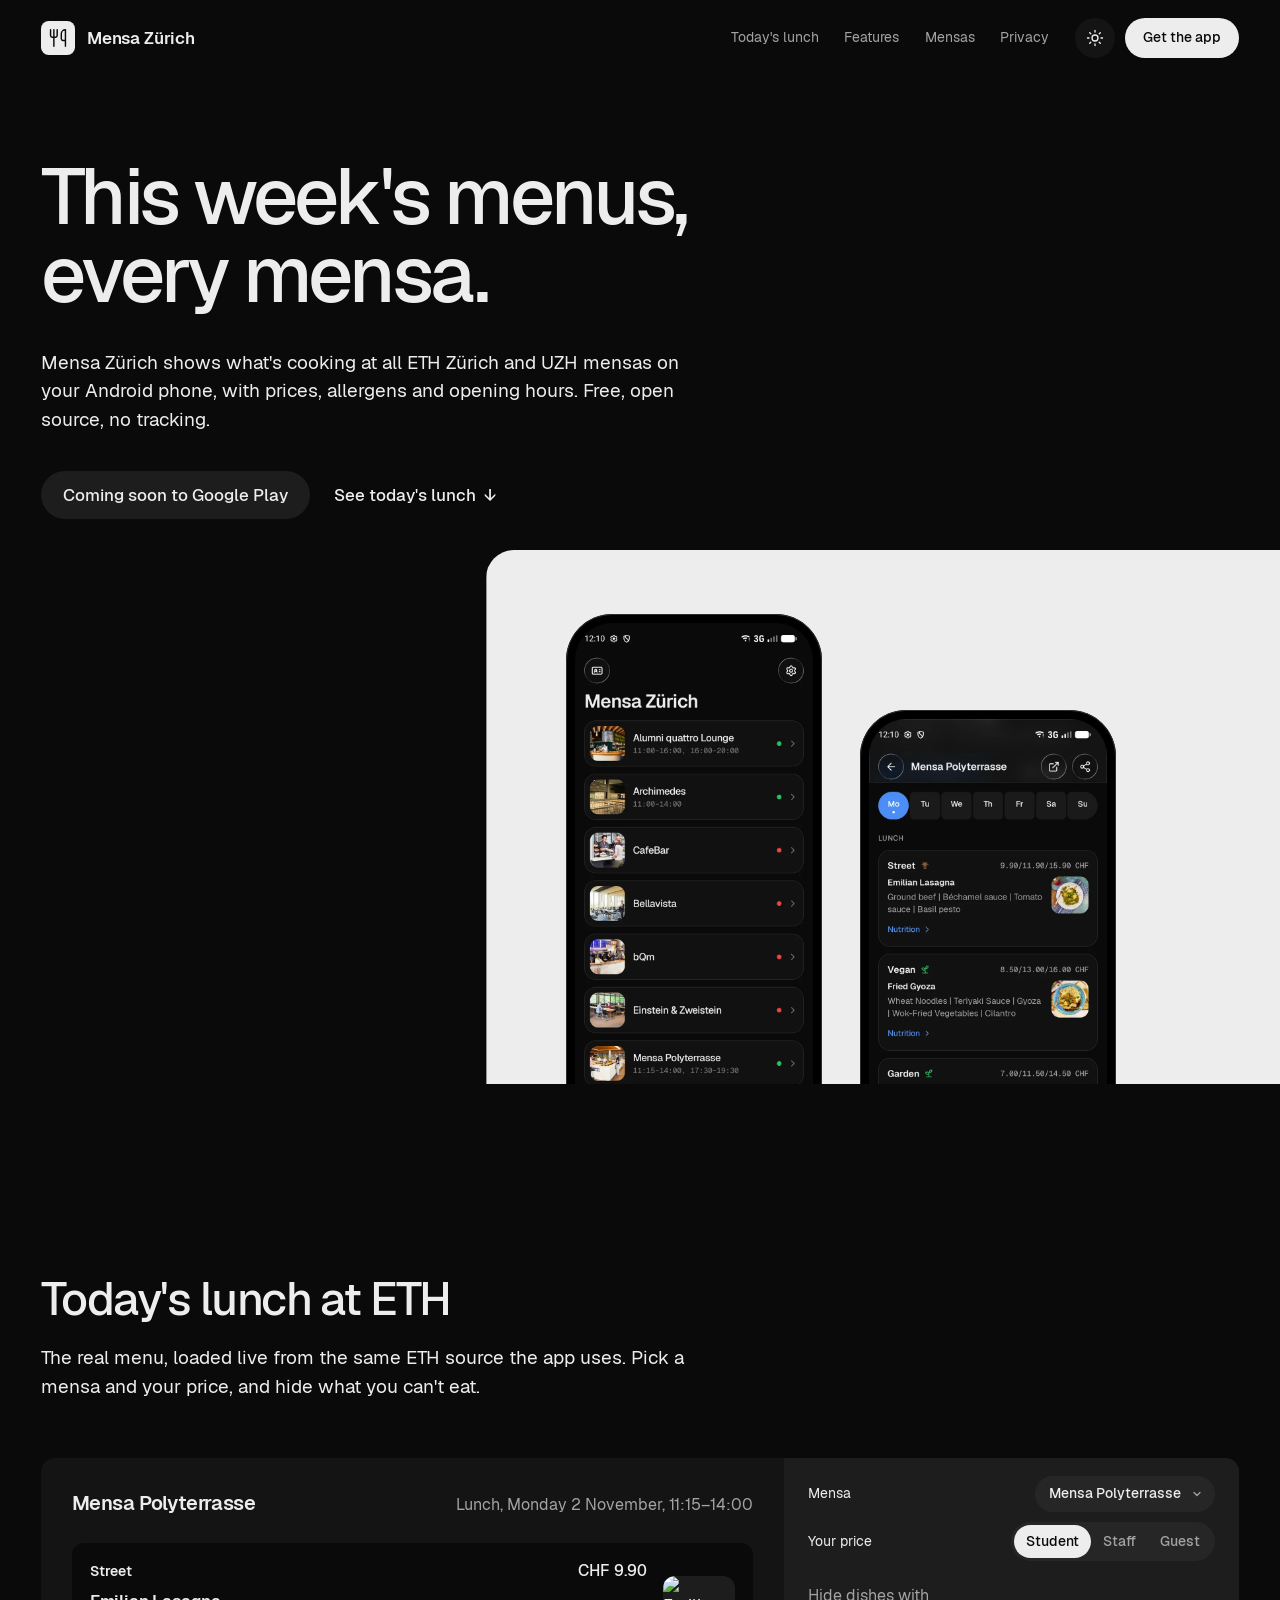
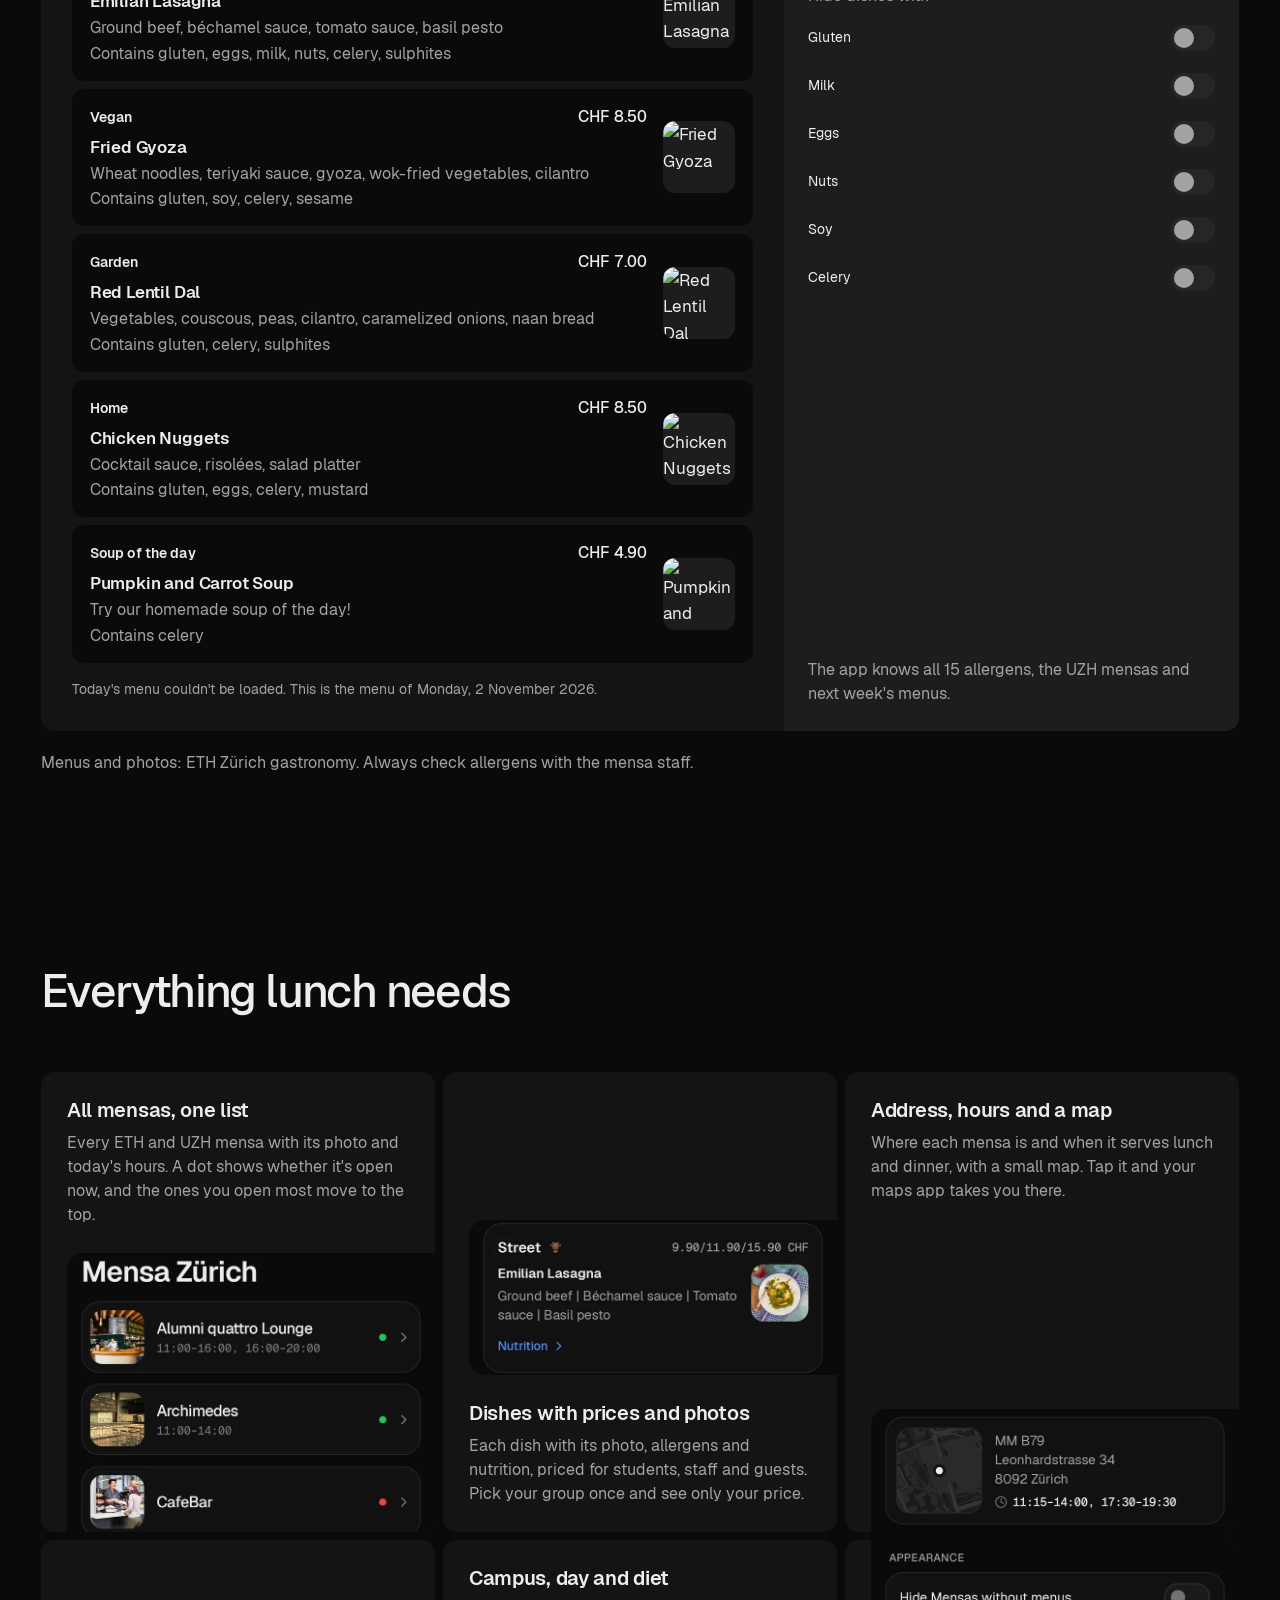
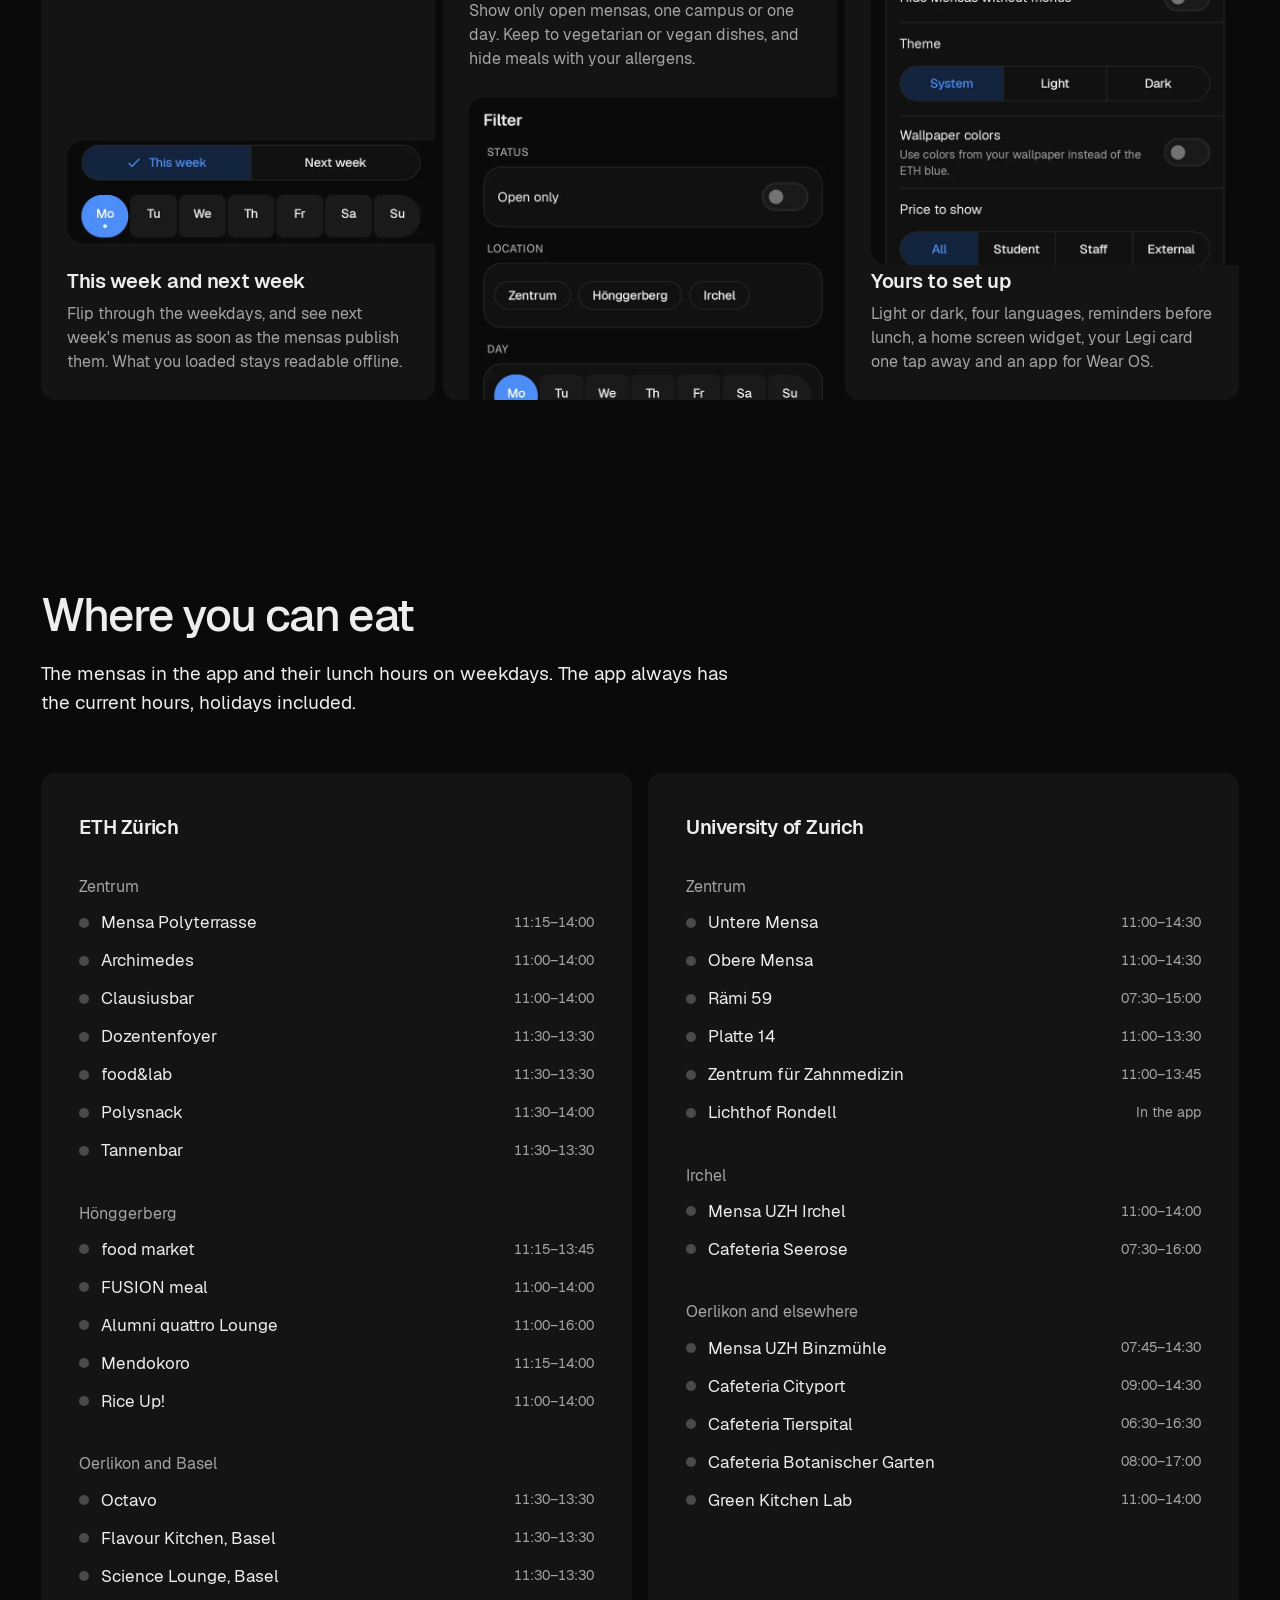
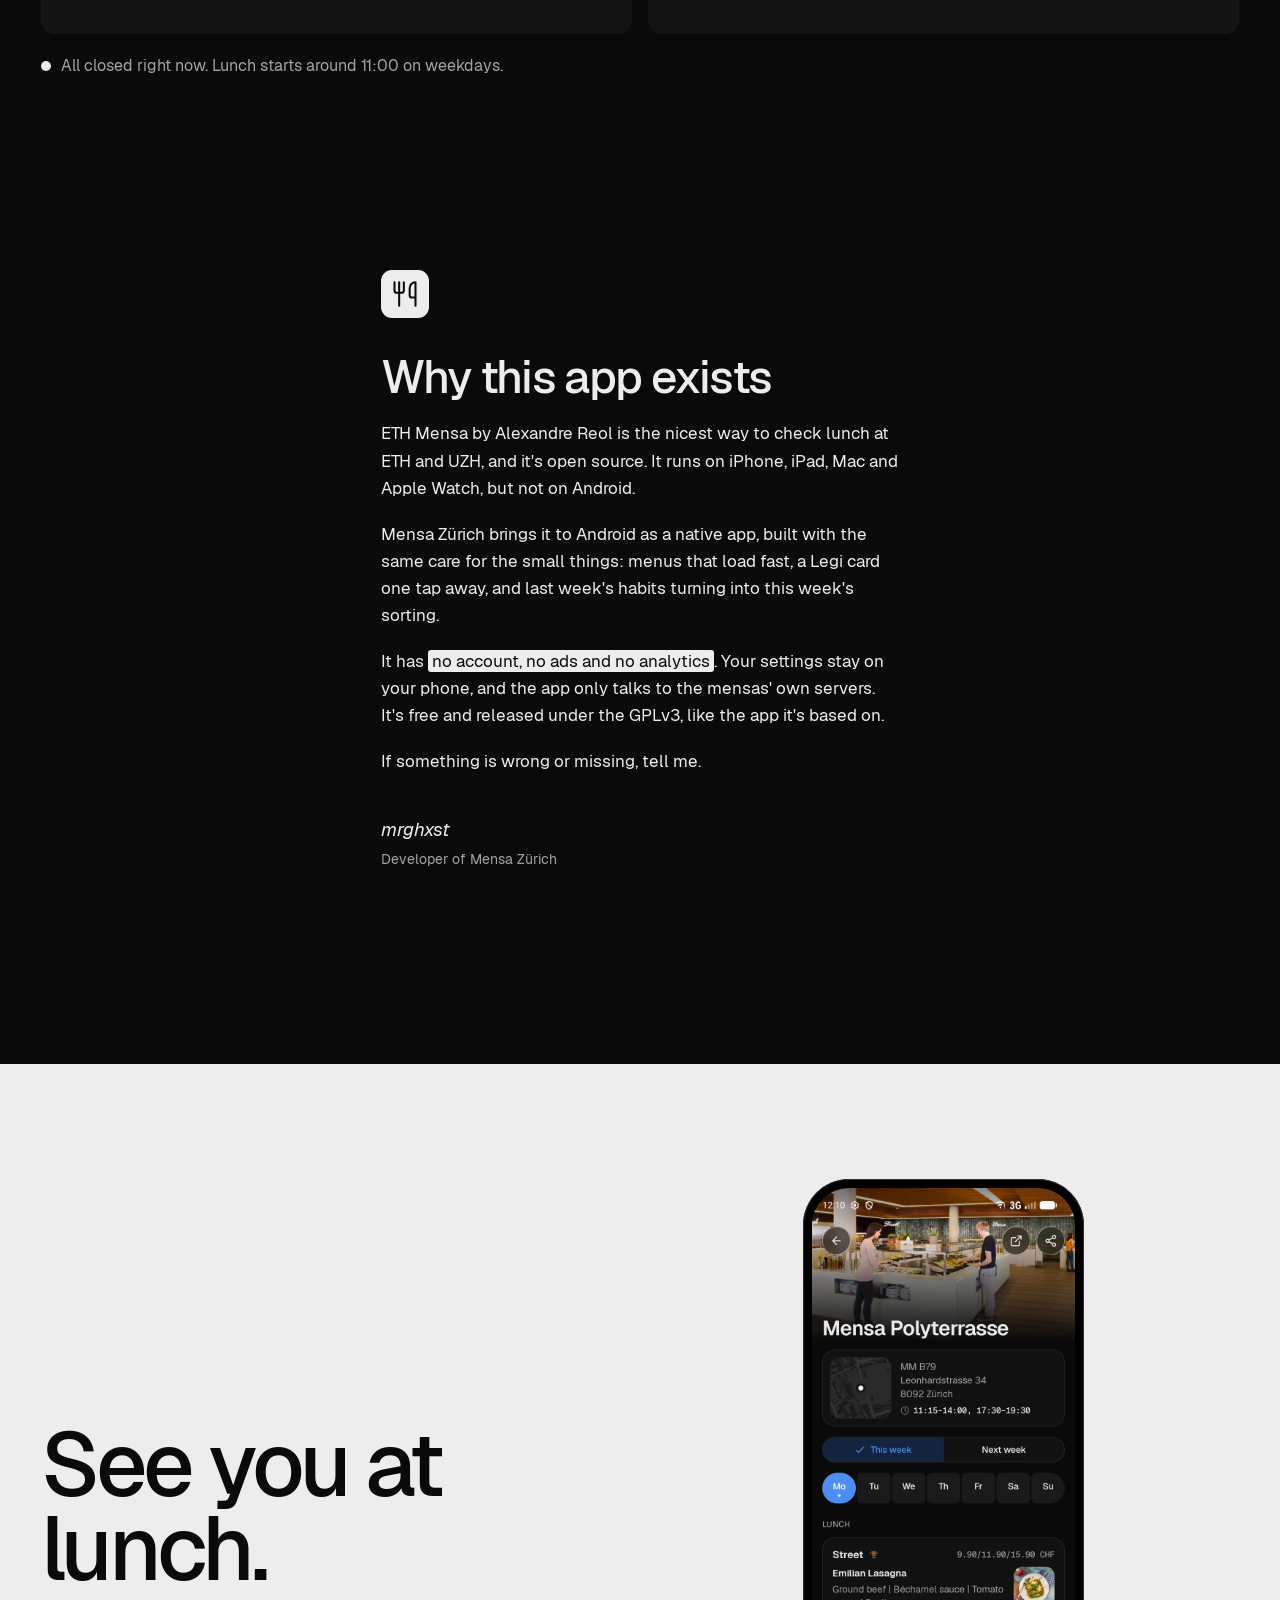
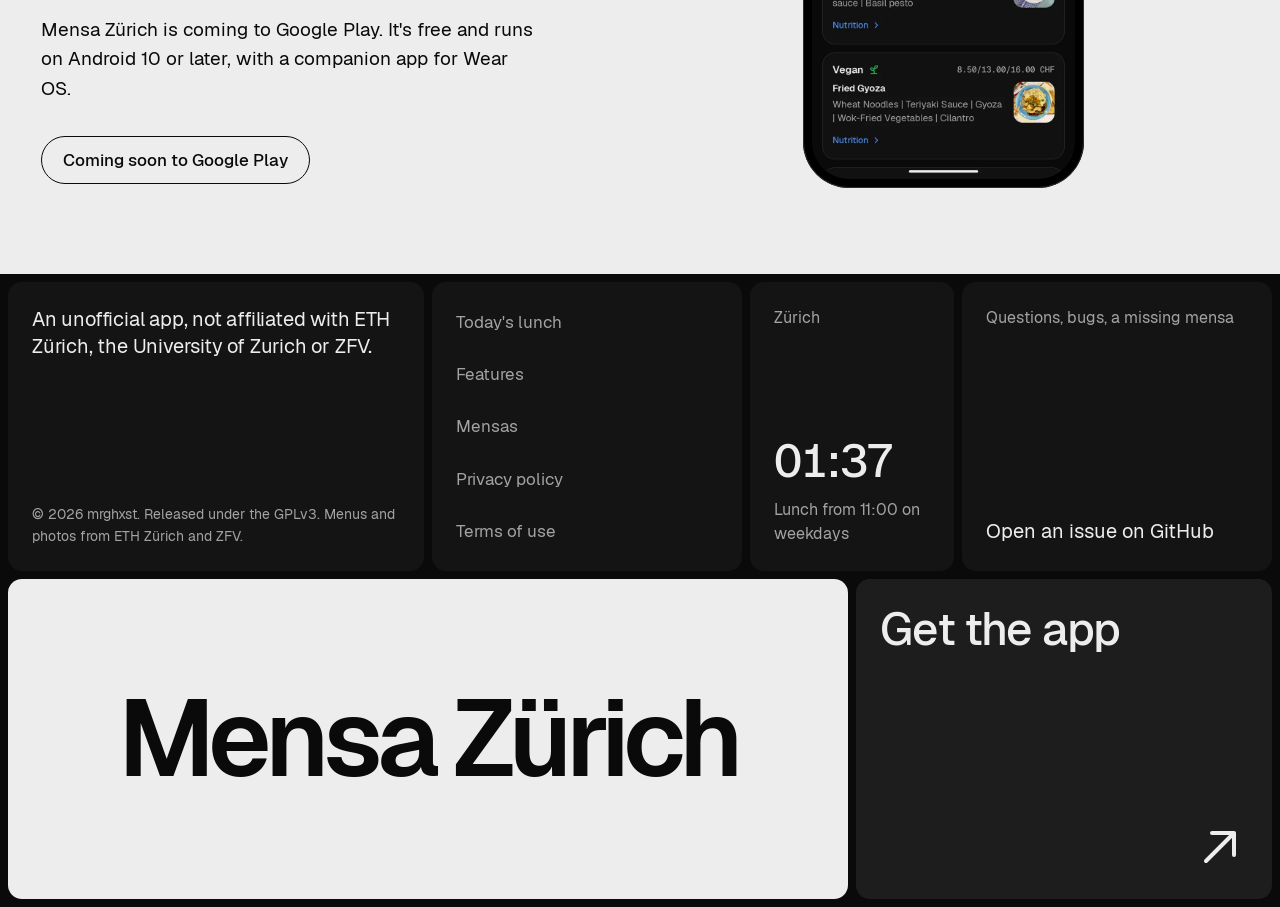
==== site/index.html @ f8c1325c "feat: website with privacy policy and terms, linked from the app - site/: landing page with real scr" ====
<!doctype html>
<html lang="en">
<head>
<meta charset="utf-8">
<meta name="viewport" content="width=device-width, initial-scale=1, viewport-fit=cover">
<title>Mensa Zürich: ETH and UZH mensa menus for Android</title>
<meta name="description" content="This week's menus of every ETH Zürich and UZH mensa on Android, with prices, allergens, opening hours and the Legi card. Free, open source, no tracking.">
<meta name="theme-color" content="#0a0a0a">
<meta property="og:title" content="Mensa Zürich">
<meta property="og:description" content="This week's menus of every ETH Zürich and UZH mensa on Android. Free, open source, no tracking.">
<meta property="og:type" content="website">
<meta property="og:url" content="https://mrghxst.github.io/mensa/">
<meta property="og:image" content="https://mrghxst.github.io/mensa/img/og.png">
<meta name="twitter:card" content="summary_large_image">
<link rel="canonical" href="https://mrghxst.github.io/mensa/">
<link rel="icon" href="icon.svg" type="image/svg+xml">
<link rel="preload" href="fonts/geist-medium.woff2" as="font" type="font/woff2" crossorigin>
<link rel="preload" href="fonts/geist-regular.woff2" as="font" type="font/woff2" crossorigin>
<script>
  // Dark unless the visitor picked light before. Runs before paint so nothing flashes.
  try { if (localStorage.getItem("theme") === "light") document.documentElement.dataset.theme = "light"; } catch (e) {}
  document.documentElement.classList.add("js");
</script>
<link rel="stylesheet" href="assets/site.css">
</head>
<body>
<a class="skip" href="#main">Skip to content</a>

<header class="nav">
  <a class="wordmark" href="./" aria-label="Mensa Zürich, home">
    <svg class="mark" viewBox="0 0 48 48" aria-hidden="true"><rect width="48" height="48" rx="11"/><g transform="translate(10 10) scale(1.1667)" fill="none" stroke-width="1.75" stroke-linecap="round" stroke-linejoin="round"><path d="M3,2v7c0,1.1 0.9,2 2,2h4a2,2 0 0,0 2,-2V2"/><path d="M7,2v20"/><path d="M21,15V2a5,5 0 0,0 -5,5v6c0,1.1 0.9,2 2,2h3Zm0,0v7"/></g></svg>
    Mensa Zürich
  </a>
  <nav class="nav-links" aria-label="Main">
    <a href="#today">Today's lunch</a>
    <a href="#features" class="opt">Features</a>
    <a href="#mensas" class="opt">Mensas</a>
    <a href="privacy/">Privacy</a>
    <div class="nav-end">
      <button class="theme-toggle" type="button" aria-label="Switch to light mode" data-theme-toggle>
        <svg class="sun" viewBox="0 0 24 24" aria-hidden="true"><circle cx="12" cy="12" r="4"/><path d="M12 2v2M12 20v2M4.93 4.93l1.41 1.41M17.66 17.66l1.41 1.41M2 12h2M20 12h2M6.34 17.66l-1.41 1.41M19.07 4.93l-1.41 1.41"/></svg>
        <svg class="moon" viewBox="0 0 24 24" aria-hidden="true"><path d="M12 3a6 6 0 0 0 9 9 9 9 0 1 1-9-9Z"/></svg>
      </button>
      <a class="btn small" href="#get">Get the app</a>
    </div>
  </nav>
</header>

<main id="main">

  <section class="hero" aria-labelledby="hero-title">
    <div class="hero-copy">
      <h1 id="hero-title">This week's menus, every mensa.</h1>
      <p class="hero-lead">Mensa Zürich shows what's cooking at all ETH Zürich and UZH mensas on your Android phone, with prices, allergens and opening hours. Free, open source, no tracking.</p>
      <div class="hero-actions">
        <!-- Replace with <a class="btn" href="PLAY STORE URL"> once the listing is live. -->
        <span class="btn" role="link" aria-disabled="true">Coming soon to Google Play</span>
        <a class="link-arrow" href="#today">See today's lunch <span aria-hidden="true">↓</span></a>
      </div>
    </div>
    <div class="stage" aria-hidden="true">
      <div class="stage-phones">
        <div class="phone" data-ui><video data-tour src="img/tour-dark.mp4" poster="img/list-dark.webp" width="600" height="1346" autoplay muted loop playsinline preload="auto"></video></div>
        <div class="phone" data-ui><img data-shot="menu" src="img/menu-dark.webp" width="720" height="1616" alt="" fetchpriority="high"></div>
      </div>
    </div>
  </section>

  <section id="today" class="section" aria-labelledby="today-title">
    <div class="section-head reveal">
      <h2 id="today-title" data-today-title>Today's lunch at ETH</h2>
      <p>The real menu, loaded live from the same ETH source the app uses. Pick a mensa and your price, and hide what you can't eat.</p>
    </div>

    <div class="demo reveal">
      <div class="demo-menu" aria-live="polite">
        <div class="demo-head">
          <strong data-demo-mensa>Mensa Polyterrasse</strong>
          <span data-demo-when>Lunch, Monday 2 November, 11:15–14:00</span>
        </div>
        <ul class="meals" data-demo-list>
          <li class="meal" data-allergens="gluten,eggs,milk,nuts,celery,sulphites" data-prices="9.90,11.90,15.90">
            <div><div class="meal-top"><span class="meal-line">Street</span><span class="meal-price">CHF 9.90</span></div><p class="meal-name">Emilian Lasagna</p><p class="meal-desc">Ground beef, béchamel sauce, tomato sauce, basil pesto</p><p class="meal-desc">Contains gluten, eggs, milk, nuts, celery, sulphites</p></div>
            <img src="https://idapps.ethz.ch/cookpit-pub-services/v1/images/77912?client-id=ethz-wcms" width="72" height="72" alt="Emilian Lasagna" loading="lazy">
          </li>
          <li class="meal" data-allergens="gluten,soy,celery,sesame" data-prices="8.50,13.00,16.00">
            <div><div class="meal-top"><span class="meal-line">Vegan</span><span class="meal-price">CHF 8.50</span></div><p class="meal-name">Fried Gyoza</p><p class="meal-desc">Wheat noodles, teriyaki sauce, gyoza, wok-fried vegetables, cilantro</p><p class="meal-desc">Contains gluten, soy, celery, sesame</p></div>
            <img src="https://idapps.ethz.ch/cookpit-pub-services/v1/images/77913?client-id=ethz-wcms" width="72" height="72" alt="Fried Gyoza" loading="lazy">
          </li>
          <li class="meal" data-allergens="gluten,celery,sulphites" data-prices="7.00,11.50,14.50">
            <div><div class="meal-top"><span class="meal-line">Garden</span><span class="meal-price">CHF 7.00</span></div><p class="meal-name">Red Lentil Dal</p><p class="meal-desc">Vegetables, couscous, peas, cilantro, caramelized onions, naan bread</p><p class="meal-desc">Contains gluten, celery, sulphites</p></div>
            <img src="https://idapps.ethz.ch/cookpit-pub-services/v1/images/77914?client-id=ethz-wcms" width="72" height="72" alt="Red Lentil Dal" loading="lazy">
          </li>
          <li class="meal" data-allergens="gluten,eggs,celery,mustard" data-prices="8.50,12.50,15.50">
            <div><div class="meal-top"><span class="meal-line">Home</span><span class="meal-price">CHF 8.50</span></div><p class="meal-name">Chicken Nuggets</p><p class="meal-desc">Cocktail sauce, risolées, salad platter</p><p class="meal-desc">Contains gluten, eggs, celery, mustard</p></div>
            <img src="https://idapps.ethz.ch/cookpit-pub-services/v1/images/77915?client-id=ethz-wcms" width="72" height="72" alt="Chicken Nuggets" loading="lazy">
          </li>
          <li class="meal" data-allergens="celery" data-prices="4.90,4.90,5.40">
            <div><div class="meal-top"><span class="meal-line">Soup of the day</span><span class="meal-price">CHF 4.90</span></div><p class="meal-name">Pumpkin and Carrot Soup</p><p class="meal-desc">Try our homemade soup of the day!</p><p class="meal-desc">Contains celery</p></div>
            <img src="https://idapps.ethz.ch/cookpit-pub-services/v1/images/78198?client-id=ethz-wcms" width="72" height="72" alt="Pumpkin and Carrot Soup" loading="lazy">
          </li>
        </ul>
        <p class="meals-note" data-demo-note>Menu of Monday, 2 November 2026.</p>
      </div>

      <form class="demo-controls" data-demo-controls>
        <div class="row">
          <label for="c-mensa">Mensa</label>
          <select id="c-mensa" data-c-mensa>
            <option value="9" selected>Mensa Polyterrasse</option>
          </select>
        </div>
        <div class="row">
          <span id="c-price-label">Your price</span>
          <div class="seg" role="radiogroup" aria-labelledby="c-price-label">
            <label><input type="radio" name="tier" value="0" checked><span>Student</span></label>
            <label><input type="radio" name="tier" value="1"><span>Staff</span></label>
            <label><input type="radio" name="tier" value="2"><span>Guest</span></label>
          </div>
        </div>
        <fieldset>
          <legend>Hide dishes with</legend>
          <div class="row"><label for="a-gluten">Gluten</label><span class="switch"><input type="checkbox" id="a-gluten" value="gluten"><span></span></span></div>
          <div class="row"><label for="a-milk">Milk</label><span class="switch"><input type="checkbox" id="a-milk" value="milk"><span></span></span></div>
          <div class="row opt-row"><label for="a-eggs">Eggs</label><span class="switch"><input type="checkbox" id="a-eggs" value="eggs"><span></span></span></div>
          <div class="row opt-row"><label for="a-nuts">Nuts</label><span class="switch"><input type="checkbox" id="a-nuts" value="nuts"><span></span></span></div>
          <div class="row opt-row"><label for="a-soy">Soy</label><span class="switch"><input type="checkbox" id="a-soy" value="soy"><span></span></span></div>
          <div class="row opt-row"><label for="a-celery">Celery</label><span class="switch"><input type="checkbox" id="a-celery" value="celery"><span></span></span></div>
        </fieldset>
        <button class="more-toggle" type="button" data-more>More allergens</button>
        <p class="demo-foot">The app knows all 15 allergens, the UZH mensas and next week's menus.</p>
      </form>
    </div>
    <p class="demo-after">Menus and photos: ETH Zürich gastronomy. Always check allergens with the mensa staff.</p>
  </section>

  <section id="features" class="section" aria-labelledby="features-title">
    <div class="section-head reveal">
      <h2 id="features-title">Everything lunch needs</h2>
    </div>
    <div class="cells reveal">
      <article class="cell">
        <div class="cell-text"><h3>All mensas, one list</h3><p>Every ETH and UZH mensa with its photo and today's hours. A dot shows whether it's open now, and the ones you open most move to the top.</p></div>
        <div class="frag tall"><img data-shot="rows" src="img/rows-dark.webp" width="760" height="887" alt="The list of mensas with opening hours" loading="lazy"></div>
      </article>
      <article class="cell frag-first">
        <div class="frag short"><img data-shot="meal" src="img/meal-dark.webp" width="760" height="320" alt="A dish with its photo and three prices" loading="lazy"></div>
        <div class="cell-text"><h3>Dishes with prices and photos</h3><p>Each dish with its photo, allergens and nutrition, priced for students, staff and guests. Pick your group once and see only your price.</p></div>
      </article>
      <article class="cell">
        <div class="cell-text"><h3>Address, hours and a map</h3><p>Where each mensa is and when it serves lunch and dinner, with a small map. Tap it and your maps app takes you there.</p></div>
        <div class="frag short"><img data-shot="info" src="img/info-dark.webp" width="760" height="253" alt="Address, opening hours and a small map of Mensa Polyterrasse" loading="lazy"></div>
      </article>
      <article class="cell frag-first">
        <div class="frag short"><img data-shot="week" src="img/week-dark.webp" width="760" height="211" alt="This week and next week, with the weekdays" loading="lazy"></div>
        <div class="cell-text"><h3>This week and next week</h3><p>Flip through the weekdays, and see next week's menus as soon as the mensas publish them. What you loaded stays readable offline.</p></div>
      </article>
      <article class="cell">
        <div class="cell-text"><h3>Campus, day and diet</h3><p>Show only open mensas, one campus or one day. Keep to vegetarian or vegan dishes, and hide meals with your allergens.</p></div>
        <div class="frag tall"><img data-shot="filters" src="img/filters-dark.webp" width="760" height="1281" alt="Filters for status, location, day, diet and sorting" loading="lazy"></div>
      </article>
      <article class="cell frag-first">
        <div class="frag tall"><img data-shot="settings" src="img/settings-dark.webp" width="760" height="671" alt="Appearance settings with theme and price" loading="lazy"></div>
        <div class="cell-text"><h3>Yours to set up</h3><p>Light or dark, four languages, reminders before lunch, a home screen widget, your Legi card one tap away and an app for Wear OS.</p></div>
      </article>
    </div>
  </section>

  <section id="mensas" class="section" aria-labelledby="mensas-title">
    <div class="section-head reveal">
      <h2 id="mensas-title">Where you can eat</h2>
      <p>The mensas in the app and their lunch hours on weekdays. The app always has the current hours, holidays included.</p>
    </div>
    <div class="places reveal">
      <div class="places-col">
        <h3>ETH Zürich</h3>
        <div class="group"><p class="group-name">Zentrum</p><ul>
          <li class="place" data-eth="9"><span class="dot"></span><span class="place-name">Mensa Polyterrasse</span><span class="place-hours">11:15–14:00</span></li>
          <li class="place" data-eth="8"><span class="dot"></span><span class="place-name">Archimedes</span><span class="place-hours">11:00–14:00</span></li>
          <li class="place" data-eth="3"><span class="dot"></span><span class="place-name">Clausiusbar</span><span class="place-hours">11:00–14:00</span></li>
          <li class="place" data-eth="5"><span class="dot"></span><span class="place-name">Dozentenfoyer</span><span class="place-hours">11:30–13:30</span></li>
          <li class="place" data-eth="7"><span class="dot"></span><span class="place-name">food&amp;lab</span><span class="place-hours">11:30–13:30</span></li>
          <li class="place" data-eth="10"><span class="dot"></span><span class="place-name">Polysnack</span><span class="place-hours">11:30–14:00</span></li>
          <li class="place" data-eth="11"><span class="dot"></span><span class="place-name">Tannenbar</span><span class="place-hours">11:30–13:30</span></li>
        </ul></div>
        <div class="group"><p class="group-name">Hönggerberg</p><ul>
          <li class="place" data-eth="19"><span class="dot"></span><span class="place-name">food market</span><span class="place-hours">11:15–13:45</span></li>
          <li class="place" data-eth="20"><span class="dot"></span><span class="place-name">FUSION meal</span><span class="place-hours">11:00–14:00</span></li>
          <li class="place" data-eth="14"><span class="dot"></span><span class="place-name">Alumni quattro Lounge</span><span class="place-hours">11:00–16:00</span></li>
          <li class="place" data-eth="16"><span class="dot"></span><span class="place-name">Mendokoro</span><span class="place-hours">11:15–14:00</span></li>
          <li class="place" data-eth="22"><span class="dot"></span><span class="place-name">Rice Up!</span><span class="place-hours">11:00–14:00</span></li>
        </ul></div>
        <div class="group"><p class="group-name">Oerlikon and Basel</p><ul>
          <li class="place" data-eth="23"><span class="dot"></span><span class="place-name">Octavo</span><span class="place-hours">11:30–13:30</span></li>
          <li class="place" data-eth="28"><span class="dot"></span><span class="place-name">Flavour Kitchen, Basel</span><span class="place-hours">11:30–13:30</span></li>
          <li class="place" data-eth="27"><span class="dot"></span><span class="place-name">Science Lounge, Basel</span><span class="place-hours">11:30–13:30</span></li>
        </ul></div>
      </div>
      <div class="places-col">
        <h3>University of Zurich</h3>
        <div class="group"><p class="group-name">Zentrum</p><ul>
          <li class="place" data-hours="11:00-14:30"><span class="dot"></span><span class="place-name">Untere Mensa</span><span class="place-hours">11:00–14:30</span></li>
          <li class="place" data-hours="11:00-14:30"><span class="dot"></span><span class="place-name">Obere Mensa</span><span class="place-hours">11:00–14:30</span></li>
          <li class="place" data-hours="07:30-15:00"><span class="dot"></span><span class="place-name">Rämi 59</span><span class="place-hours">07:30–15:00</span></li>
          <li class="place" data-hours="11:00-13:30"><span class="dot"></span><span class="place-name">Platte 14</span><span class="place-hours">11:00–13:30</span></li>
          <li class="place" data-hours="11:00-13:45"><span class="dot"></span><span class="place-name">Zentrum für Zahnmedizin</span><span class="place-hours">11:00–13:45</span></li>
          <li class="place"><span class="dot"></span><span class="place-name">Lichthof Rondell</span><span class="place-hours">In the app</span></li>
        </ul></div>
        <div class="group"><p class="group-name">Irchel</p><ul>
          <li class="place" data-hours="11:00-14:00"><span class="dot"></span><span class="place-name">Mensa UZH Irchel</span><span class="place-hours">11:00–14:00</span></li>
          <li class="place" data-hours="07:30-16:00"><span class="dot"></span><span class="place-name">Cafeteria Seerose</span><span class="place-hours">07:30–16:00</span></li>
        </ul></div>
        <div class="group"><p class="group-name">Oerlikon and elsewhere</p><ul>
          <li class="place" data-hours="07:45-14:30"><span class="dot"></span><span class="place-name">Mensa UZH Binzmühle</span><span class="place-hours">07:45–14:30</span></li>
          <li class="place" data-hours="09:00-14:30"><span class="dot"></span><span class="place-name">Cafeteria Cityport</span><span class="place-hours">09:00–14:30</span></li>
          <li class="place" data-hours="06:30-16:30"><span class="dot"></span><span class="place-name">Cafeteria Tierspital</span><span class="place-hours">06:30–16:30</span></li>
          <li class="place" data-hours="08:00-17:00"><span class="dot"></span><span class="place-name">Cafeteria Botanischer Garten</span><span class="place-hours">08:00–17:00</span></li>
          <li class="place" data-hours="11:00-14:00"><span class="dot"></span><span class="place-name">Green Kitchen Lab</span><span class="place-hours">11:00–14:00</span></li>
        </ul></div>
      </div>
    </div>
    <p class="places-legend"><span class="dot" aria-hidden="true"></span> <span data-open-count>Open right now in Zürich</span></p>
  </section>

  <section class="letter reveal" aria-labelledby="letter-title">
    <svg class="mark" viewBox="0 0 48 48" aria-hidden="true"><rect width="48" height="48" rx="11"/><g transform="translate(10 10) scale(1.1667)" fill="none" stroke-width="1.75" stroke-linecap="round" stroke-linejoin="round"><path d="M3,2v7c0,1.1 0.9,2 2,2h4a2,2 0 0,0 2,-2V2"/><path d="M7,2v20"/><path d="M21,15V2a5,5 0 0,0 -5,5v6c0,1.1 0.9,2 2,2h3Zm0,0v7"/></g></svg>
    <h2 id="letter-title" class="h2">Why this app exists</h2>
    <p>ETH Mensa by Alexandre Reol is the nicest way to check lunch at ETH and UZH, and it's open source. It runs on iPhone, iPad, Mac and Apple Watch, but not on Android.</p>
    <p>Mensa Zürich brings it to Android as a native app, built with the same care for the small things: menus that load fast, a Legi card one tap away, and last week's habits turning into this week's sorting.</p>
    <p>It has <span class="marker">no account, no ads and no analytics</span>. Your settings stay on your phone, and the app only talks to the mensas' own servers. It's free and released under the GPLv3, like the app it's based on.</p>
    <p>If something is wrong or missing, tell me.</p>
    <div class="sign"><em>mrghxst</em><span>Developer of Mensa Zürich</span></div>
  </section>

  <section id="get" class="closing" aria-labelledby="get-title">
    <div class="closing-copy reveal">
      <h2 id="get-title">See you at lunch.</h2>
      <p>Mensa Zürich is coming to Google Play. It's free and runs on Android 10 or later, with a companion app for Wear OS.</p>
      <!-- Replace with <a class="btn" href="PLAY STORE URL">Get it on Google Play</a> once the listing is live. -->
      <span class="btn" role="link" aria-disabled="true">Coming soon to Google Play</span>
    </div>
    <div class="closing-phone">
      <div class="phone" data-ui><img data-shot="detail" src="img/detail-dark.webp" width="720" height="1616" alt="Mensa Polyterrasse in the app, with its address, map and Monday's menu" loading="lazy"></div>
    </div>
  </section>
</main>

<footer class="tiles">
  <div class="tile t-statement">
    <p>An unofficial app, not affiliated with ETH Zürich, the University of Zurich or ZFV.</p>
    <p class="legal">© 2026 mrghxst. Released under the GPLv3. Menus and photos from ETH Zürich and ZFV.</p>
  </div>
  <nav class="tile t-nav" aria-label="Footer">
    <a href="#today">Today's lunch</a>
    <a href="#features">Features</a>
    <a href="#mensas">Mensas</a>
    <a href="privacy/">Privacy policy</a>
    <a href="terms/">Terms of use</a>
  </nav>
  <div class="tile t-time">
    <p>Zürich</p>
    <div><span class="clock" data-clock>12:00</span><p data-clock-note>Lunch from 11:00 on weekdays</p></div>
  </div>
  <div class="tile t-contact">
    <p>Questions, bugs, a missing mensa</p>
    <a href="https://github.com/mrghxst/mensa/issues">Open an issue on GitHub</a>
  </div>
  <div class="tile t-word" aria-hidden="true"><span>Mensa Zürich</span></div>
  <a class="tile t-get" href="#get">
    <strong>Get the app</strong>
    <svg viewBox="0 0 56 56" aria-hidden="true"><path d="M14 42 42 14M20 14h22v22"/></svg>
  </a>
</footer>

<script src="assets/site.js" defer></script>
</body>
</html>
---- site/assets/site.css ----
/* Mensa Zürich website. Monochrome, dark by default; [data-theme="light"] switches it. */

@font-face { font-family: "Geist"; src: url("../fonts/geist-regular.woff2") format("woff2"); font-weight: 400; font-style: normal; font-display: swap; }
@font-face { font-family: "Geist"; src: url("../fonts/geist-medium.woff2") format("woff2"); font-weight: 500; font-style: normal; font-display: swap; }
@font-face { font-family: "Geist"; src: url("../fonts/geist-semibold.woff2") format("woff2"); font-weight: 600; font-style: normal; font-display: swap; }
@font-face { font-family: "Geist"; src: url("../fonts/geist-italic.woff2") format("woff2"); font-weight: 400; font-style: italic; font-display: swap; }

:root {
  color-scheme: dark;
  --ground: #0a0a0a;
  --surface: #141414;
  --surface-2: #1d1d1d;
  --surface-3: #262626;
  --ink: #ededed;
  --soft: #a3a3a3;
  --stage: #ededed;
  --on-stage: #0a0a0a;
  --bezel: #000;
  --bezel-ring: #2e2e2e;
  --open: #ededed;
  --closed: #4a4a4a;

  --margin: clamp(16px, 3.2vw, 48px);
  --gap: clamp(8px, 1.2vw, 16px);
  --section: clamp(112px, 15vw, 216px);

  /* Five sizes do the work. */
  --t-display: clamp(46px, 6.2vw, 100px);
  --t-head: clamp(32px, 3.6vw, 52px);
  --t-lead: clamp(18px, 1.5vw, 22px);
  --t-body: 17px;
  --t-small: 14px;

  --ease-out: cubic-bezier(0.22, 1, 0.36, 1);
  --radius: 14px;

  font-family: "Geist", ui-sans-serif, system-ui, -apple-system, "Segoe UI", Roboto, sans-serif;
  font-size: var(--t-body);
  line-height: 1.55;
  color: var(--ink);
  background: var(--ground);
  -webkit-font-smoothing: antialiased;
  text-rendering: optimizeLegibility;
}

:root[data-theme="light"] {
  color-scheme: light;
  --ground: #fafafa;
  --surface: #f0f0f0;
  --surface-2: #e6e6e6;
  --surface-3: #dadada;
  --ink: #0a0a0a;
  --soft: #555;
  --stage: #0a0a0a;
  --on-stage: #fafafa;
  --bezel: #000;
  --bezel-ring: #333;
  --open: #0a0a0a;
  --closed: #b5b5b5;
}

*, *::before, *::after { box-sizing: border-box; }
html { -webkit-text-size-adjust: 100%; scroll-behavior: smooth; scroll-padding-top: 88px; }
body { margin: 0; background: var(--ground); color: var(--ink); overflow-x: hidden; }
img { display: block; max-width: 100%; height: auto; }
a { color: inherit; text-decoration-thickness: 1px; text-underline-offset: 0.2em; }
h1, h2, h3, p, ul, ol, figure, blockquote { margin: 0; }
ul, ol { padding: 0; list-style: none; }
button, input, select { font: inherit; color: inherit; }
::selection { background: var(--ink); color: var(--ground); }
:focus-visible { outline: 2px solid var(--ink); outline-offset: 3px; border-radius: 4px; }

.skip { position: absolute; left: var(--margin); top: -60px; z-index: 50; padding: 10px 16px; background: var(--ink); color: var(--ground); border-radius: 999px; text-decoration: none; }
.skip:focus { top: 12px; }

.wrap { padding-inline: var(--margin); }

/* ---------- Navigation ---------- */
.nav {
  position: sticky; top: 0; z-index: 40;
  display: flex; align-items: center; justify-content: space-between; gap: 24px;
  padding: 18px var(--margin);
  background: var(--ground);
}
.wordmark { display: inline-flex; align-items: center; gap: 12px; font-weight: 600; font-size: 17px; letter-spacing: -0.01em; text-decoration: none; }
.mark { width: 34px; height: 34px; flex: none; }
.mark rect { fill: var(--ink); }
.mark g { stroke: var(--ground); }
.nav-links { display: flex; align-items: center; gap: clamp(16px, 2vw, 32px); font-size: 14px; }
.nav-links a { text-decoration: none; color: var(--soft); transition: color 0.2s; }
.nav-links a:hover, .nav-links a[aria-current="page"] { color: var(--ink); }
.nav-links a.btn, .nav-links a.btn:hover { color: var(--ground); }
.nav-end { display: flex; align-items: center; gap: 10px; }

.theme-toggle {
  display: inline-grid; place-items: center; width: 40px; height: 40px; border: 0; border-radius: 999px;
  background: var(--surface); cursor: pointer; transition: background 0.2s, transform 0.15s var(--ease-out);
}
.theme-toggle:hover { background: var(--surface-2); }
.theme-toggle:active { transform: scale(0.92); }
.theme-toggle svg { width: 18px; height: 18px; fill: none; stroke: currentColor; stroke-width: 1.8; stroke-linecap: round; stroke-linejoin: round; }
.theme-toggle .moon, :root[data-theme="light"] .theme-toggle .sun { display: none; }
:root[data-theme="light"] .theme-toggle .moon { display: block; }

/* ---------- Buttons ---------- */
.btn {
  display: inline-flex; align-items: center; justify-content: center; gap: 10px;
  min-height: 48px; padding: 0 22px; border: 0; border-radius: 999px;
  background: var(--ink); color: var(--ground);
  font-weight: 500; font-size: 17px; text-decoration: none; white-space: nowrap; cursor: pointer;
  transition: transform 0.18s var(--ease-out), background 0.2s, opacity 0.2s;
}
.btn:hover { transform: translateY(-1px); }
.btn:active { transform: scale(0.97); }
.btn.small { min-height: 40px; padding: 0 18px; font-size: 14px; }
.btn[aria-disabled="true"] { cursor: default; background: var(--surface-2); color: var(--ink); }
.btn[aria-disabled="true"]:hover, .btn[aria-disabled="true"]:active { transform: none; }
.btn svg { width: 18px; height: 18px; flex: none; }
.link-arrow { display: inline-flex; align-items: center; gap: 8px; min-height: 48px; font-weight: 500; text-decoration: none; }
.link-arrow span { transition: transform 0.2s var(--ease-out); }
.link-arrow:hover span { transform: translateY(3px); }

/* ---------- Hero ---------- */
.hero { position: relative; min-height: min(1020px, 112svh); overflow: hidden; }
.hero-copy { position: relative; z-index: 2; padding: clamp(40px, 9vh, 120px) var(--margin) 0; max-width: 1180px; }
.hero h1 { font-size: var(--t-display); font-weight: 500; line-height: 0.98; letter-spacing: -0.045em; max-width: 9.6em; }
.hero-lead { margin-top: 36px; font-size: var(--t-lead); line-height: 1.5; max-width: 34em; }
.hero-actions { display: flex; flex-wrap: wrap; align-items: center; gap: 12px 24px; margin-top: 36px; }

.stage {
  position: absolute; z-index: 1; left: 38%; right: 0; top: 47%; bottom: 0;
  background: var(--stage);
  border-top-left-radius: 28px;
}
.stage-phones { position: absolute; left: 10%; top: 64px; display: flex; gap: clamp(20px, 3vw, 44px); align-items: flex-start; }
.stage-phones .phone:nth-child(2) { margin-top: 96px; }

.phone {
  width: clamp(230px, 20vw, 300px); flex: none;
  padding: 9px; border-radius: 46px; background: var(--bezel);
  outline: 1.5px solid var(--bezel-ring); outline-offset: -1.5px;
}
.phone img, .phone video { display: block; width: 100%; height: auto; aspect-ratio: 720 / 1616; object-fit: cover; border-radius: 37px; background: var(--surface); }

/* ---------- Sections ---------- */
section { position: relative; }
.section { padding-top: var(--section); }
.section-head { padding-inline: var(--margin); max-width: 820px; }
.section-head h2, .h2 { font-size: var(--t-head); font-weight: 500; line-height: 1.04; letter-spacing: -0.035em; }
.section-head p { margin-top: 20px; font-size: var(--t-lead); line-height: 1.5; max-width: 36em; }

/* ---------- Live menu ---------- */
.demo {
  margin: 56px var(--margin) 0; display: grid; grid-template-columns: 62fr 38fr;
  background: var(--surface); border-radius: var(--radius); overflow: hidden; min-height: 640px;
}
.demo-menu { padding: clamp(20px, 2.4vw, 36px); }
.demo-head { display: flex; flex-wrap: wrap; align-items: baseline; justify-content: space-between; gap: 6px 20px; }
.demo-head strong { font-size: 20px; font-weight: 600; letter-spacing: -0.02em; }
.demo-head span { color: var(--soft); font-size: 16px; }
.meals { margin-top: 24px; display: grid; gap: 8px; }
.meal {
  display: grid; grid-template-columns: 1fr 72px; gap: 16px; align-items: center;
  padding: 16px 18px; background: var(--ground); border-radius: 12px;
  transition: opacity 0.25s, transform 0.3s var(--ease-out);
}
.meal-top { display: flex; align-items: baseline; justify-content: space-between; gap: 12px; }
.meal-line { font-size: 14px; font-weight: 600; letter-spacing: 0.01em; }
.meal-price { font-size: 16px; font-weight: 500; font-variant-numeric: tabular-nums; white-space: nowrap; }
.meal-name { margin-top: 4px; font-size: 17px; font-weight: 600; letter-spacing: -0.01em; }
.meal-desc { margin-top: 2px; font-size: 16px; line-height: 1.45; color: var(--soft); }
.meal-tags { margin-top: 8px; display: flex; flex-wrap: wrap; gap: 6px; }
.meal-tags span { font-size: 14px; padding: 2px 9px; border-radius: 999px; background: var(--surface-2); color: var(--soft); }
.meal-tags span.hit { background: var(--ink); color: var(--ground); }
.meal img { width: 72px; height: 72px; object-fit: cover; border-radius: 12px; background: var(--surface-2); }
.meals-note { margin-top: 16px; font-size: 14px; color: var(--soft); min-height: 1.5em; }
.meal.is-hidden { display: none; }

.demo-controls { background: var(--surface-2); padding: 12px 0; display: flex; flex-direction: column; }
.demo-controls fieldset { border: 0; margin: 0; padding: 0; }
.demo-controls legend { padding: 18px 24px 6px; font-size: 16px; color: var(--soft); }
.row {
  display: flex; align-items: center; justify-content: space-between; gap: 16px;
  min-height: 48px; padding: 0 24px; font-size: 14px;
}
.row select {
  appearance: none; -webkit-appearance: none; max-width: 62%; min-height: 36px; padding: 0 34px 0 14px;
  border: 0; border-radius: 999px; background: var(--surface-3) url("data:image/svg+xml,%3Csvg xmlns='http://www.w3.org/2000/svg' width='12' height='12' viewBox='0 0 24 24' fill='none' stroke='%23a3a3a3' stroke-width='2.5' stroke-linecap='round' stroke-linejoin='round'%3E%3Cpath d='m6 9 6 6 6-6'/%3E%3C/svg%3E") no-repeat right 12px center;
  font-size: 14px; font-weight: 500; text-overflow: ellipsis; cursor: pointer;
}
.seg { display: inline-flex; padding: 3px; background: var(--surface-3); border-radius: 999px; }
.seg label { position: relative; }
.seg input { position: absolute; opacity: 0; inset: 0; margin: 0; cursor: pointer; }
.seg span { display: block; padding: 6px 12px; border-radius: 999px; font-size: 14px; font-weight: 500; color: var(--soft); transition: background 0.2s, color 0.2s; }
.seg input:checked + span { background: var(--ink); color: var(--ground); }
.seg input:focus-visible + span { outline: 2px solid var(--ink); outline-offset: 2px; }

.switch { position: relative; width: 44px; height: 26px; flex: none; }
.switch input { position: absolute; inset: 0; opacity: 0; margin: 0; cursor: pointer; z-index: 1; }
.switch span { position: absolute; inset: 0; border-radius: 999px; background: var(--surface-3); transition: background 0.2s; }
.switch span::after { content: ""; position: absolute; left: 3px; top: 3px; width: 20px; height: 20px; border-radius: 50%; background: var(--soft); transition: transform 0.25s var(--ease-out), background 0.2s; }
.switch input:checked + span { background: var(--ink); }
.switch input:checked + span::after { transform: translateX(18px); background: var(--ground); }
.switch input:focus-visible + span { outline: 2px solid var(--ink); outline-offset: 2px; }
.more-toggle { display: none; }
.demo-foot { margin-top: auto; padding: 20px 24px 12px; font-size: 16px; color: var(--soft); }
.demo-after { padding: 20px var(--margin) 0; color: var(--soft); font-size: 16px; }

/* ---------- Features ---------- */
.cells { margin: 56px var(--margin) 0; display: grid; grid-template-columns: repeat(3, 1fr); gap: 8px; }
.cell { position: relative; height: 460px; background: var(--surface); border-radius: var(--radius); overflow: hidden; display: flex; flex-direction: column; }
.cell-text { padding: 26px 26px 0; }
.cell.frag-first .cell-text { padding: 0 26px 26px; order: 2; }
.cell h3 { font-size: 20px; font-weight: 600; letter-spacing: -0.015em; line-height: 1.25; }
.cell p { margin-top: 8px; font-size: 16px; line-height: 1.5; color: var(--soft); max-width: 34em; }
.frag { position: relative; flex: 1; min-height: 0; }
.frag img { position: absolute; width: calc(100% - 26px); max-width: 520px; border-radius: 16px 0 0 0; }
.cell:not(.frag-first) .frag img { top: 26px; left: 26px; }
.cell.frag-first .frag img { bottom: 26px; right: 0; border-radius: 16px 0 0 16px; }
.frag.short img { position: absolute; }
.cell:not(.frag-first) .frag.short img { top: auto; bottom: 0; border-radius: 16px 0 0 0; }
.cell.frag-first .frag.tall img { top: 0; bottom: auto; border-radius: 0 0 0 16px; }

/* ---------- Mensa list ---------- */
.places { margin: 56px var(--margin) 0; display: grid; grid-template-columns: 1fr 1fr; gap: 40px var(--gap); }
.places-col { background: var(--surface); border-radius: var(--radius); padding: clamp(24px, 3vw, 44px); }
.places-col h3 { font-size: 20px; font-weight: 600; letter-spacing: -0.02em; }
.group { margin-top: 32px; }
.group-name { font-size: 16px; color: var(--soft); margin-bottom: 4px; }
.place { display: flex; align-items: center; gap: 12px; min-height: 38px; }
.place .dot { width: 10px; height: 10px; border-radius: 50%; background: var(--closed); flex: none; transition: background 0.3s; }
.place .dot.is-open { background: var(--open); }
.place-name { flex: 1; font-size: 17px; }
.place-hours { font-size: 14px; color: var(--soft); font-variant-numeric: tabular-nums; white-space: nowrap; }
.places-legend { padding: 20px var(--margin) 0; font-size: 16px; color: var(--soft); display: flex; align-items: center; gap: 10px; }
.places-legend .dot { width: 10px; height: 10px; border-radius: 50%; background: var(--open); }

/* ---------- Letter ---------- */
.letter { max-width: 600px; margin: 0 auto; padding: var(--section) var(--margin) 0; }
.letter .mark { width: 48px; height: 48px; }
.letter h2 { margin-top: 28px; }
.letter p { margin-top: 1.1em; font-size: 17px; line-height: 1.6; }
.letter .sign { margin-top: 40px; }
.letter .sign em { display: block; font-size: var(--t-lead); }
.letter .sign span { font-size: var(--t-small); color: var(--soft); }
.marker { background: var(--ink); color: var(--ground); padding: 0 0.25em; border-radius: 3px; }

/* ---------- Closing ---------- */
.closing {
  margin-top: var(--section); min-height: 90svh; background: var(--stage); color: var(--on-stage);
  display: grid; grid-template-columns: repeat(12, 1fr); gap: var(--gap); padding: 0 var(--margin); overflow: hidden;
}
.closing-copy { grid-column: 1 / span 6; align-self: end; padding-bottom: clamp(40px, 7vw, 96px); }
.closing-copy h2 { font-size: clamp(56px, 7vw, 112px); font-weight: 500; line-height: 0.94; letter-spacing: -0.05em; }
.closing-copy p { margin-top: 24px; font-size: var(--t-lead); max-width: 26em; }
.closing-copy .btn { margin-top: 32px; background: var(--on-stage); color: var(--stage); }
.closing-copy .btn[aria-disabled="true"] { background: transparent; color: var(--on-stage); outline: 1.5px solid currentColor; outline-offset: -1.5px; }
.closing-phone { grid-column: 8 / span 4; align-self: start; justify-self: center; padding-top: clamp(64px, 9vw, 120px); }
.closing-phone .phone { width: clamp(240px, 22vw, 320px); }

/* ---------- Footer tiles ---------- */
.tiles { display: grid; grid-template-columns: repeat(12, 1fr); gap: 8px; padding: 8px; }
.tile { background: var(--surface); border-radius: var(--radius); padding: 24px; min-height: 220px; display: flex; flex-direction: column; justify-content: space-between; gap: 20px; }
.t-statement { grid-column: 1 / span 4; }
.t-statement p:first-child { font-size: 20px; line-height: 1.35; letter-spacing: -0.01em; }
.t-statement .legal { font-size: var(--t-small); color: var(--soft); }
.t-nav { grid-column: 5 / span 3; justify-content: flex-start; }
.t-nav a { display: block; padding: 3px 0; text-decoration: none; color: var(--soft); transition: color 0.2s; }
.t-nav a:hover { color: var(--ink); }
.t-time { grid-column: 8 / span 2; }
.t-time .clock { font-size: var(--t-head); font-weight: 500; letter-spacing: -0.03em; font-variant-numeric: tabular-nums; }
.t-time p { color: var(--soft); font-size: 16px; }
.t-contact { grid-column: 10 / span 3; }
.t-contact a { font-size: 20px; text-decoration: none; overflow-wrap: anywhere; }
.t-contact a:hover { text-decoration: underline; }
.t-contact p { color: var(--soft); font-size: 16px; }
.t-word { grid-column: 1 / span 8; min-height: 320px; background: var(--ink); color: var(--ground); justify-content: center; align-items: center; overflow: hidden; }
.t-word span { font-size: clamp(48px, 8.4vw, 136px); font-weight: 600; letter-spacing: -0.055em; line-height: 1; white-space: nowrap; }
.t-get { grid-column: 9 / span 4; min-height: 320px; background: var(--surface-2); text-decoration: none; transition: background 0.25s; }
.t-get:hover { background: var(--surface-3); }
.t-get strong { font-size: var(--t-head); font-weight: 500; letter-spacing: -0.025em; line-height: 1.15; }
.t-get svg { align-self: flex-end; width: 56px; height: 56px; fill: none; stroke: currentColor; stroke-width: 4; stroke-linecap: round; stroke-linejoin: round; transition: transform 0.3s var(--ease-out); }
.t-get:hover svg { transform: translate(4px, -4px); }

/* ---------- Legal pages ---------- */
.doc { display: grid; grid-template-columns: repeat(12, 1fr); gap: var(--gap); padding: clamp(48px, 8vw, 112px) var(--margin) 0; }
.doc-head { grid-column: 1 / -1; }
.doc-head h1 { font-size: var(--t-display); font-weight: 500; line-height: 0.98; letter-spacing: -0.045em; }
.doc-head p { margin-top: 24px; font-size: var(--t-lead); max-width: 34em; }
.doc-summary { grid-column: 1 / -1; margin-top: 56px; display: grid; grid-template-columns: repeat(3, 1fr); gap: 8px; }
.doc-summary div { background: var(--surface); border-radius: var(--radius); padding: 26px; }
.doc-summary strong { display: block; font-size: 20px; font-weight: 600; letter-spacing: -0.015em; }
.doc-summary p { margin-top: 8px; font-size: 16px; color: var(--soft); }
.toc { grid-column: 1 / span 3; margin-top: 80px; }
.toc nav { position: sticky; top: 96px; }
.toc a { display: block; padding: 5px 0; font-size: 16px; color: var(--soft); text-decoration: none; transition: color 0.2s; }
.toc a:hover, .toc a.is-current { color: var(--ink); }
.prose { grid-column: 5 / span 7; margin-top: 80px; max-width: 720px; }
.prose h2 { font-size: var(--t-lead); font-weight: 600; letter-spacing: -0.025em; line-height: 1.2; margin-top: 72px; }
.prose h2:first-child { margin-top: 0; }
.prose h3 { font-size: 20px; font-weight: 600; margin-top: 32px; }
.prose p, .prose li { font-size: 17px; line-height: 1.65; }
.prose p { margin-top: 14px; }
.prose ul { margin-top: 14px; display: grid; gap: 8px; }
.prose ul li { padding-left: 22px; position: relative; }
.prose ul li::before { content: ""; position: absolute; left: 4px; top: 0.72em; width: 6px; height: 6px; border-radius: 50%; background: var(--soft); }
.prose table { width: 100%; margin-top: 20px; border-collapse: collapse; font-size: 16px; }
.prose th, .prose td { text-align: left; vertical-align: top; padding: 12px 16px 12px 0; border-bottom: 1px solid var(--surface-3); }
.prose th { font-weight: 600; color: var(--soft); font-size: 14px; }
.prose td:first-child { font-weight: 500; white-space: nowrap; }
.prose .note { margin-top: 24px; padding: 20px 22px; background: var(--surface); border-radius: 12px; }
.prose .note strong { font-weight: 600; }
.doc-foot { padding: var(--section) var(--margin) 0; }
.mini-foot { display: flex; flex-wrap: wrap; justify-content: space-between; gap: 16px 32px; padding: 32px var(--margin) 40px; color: var(--soft); font-size: var(--t-small); }
.mini-foot nav { display: flex; gap: 24px; }
.mini-foot a { text-decoration: none; }
.mini-foot a:hover { color: var(--ink); }

/* ---------- Motion ---------- */
.js .reveal > * { opacity: 0; transform: translateY(24px); transition: opacity 0.7s var(--ease-out), transform 0.8s var(--ease-out); }
.js .reveal.in > * { opacity: 1; transform: none; }
.js .reveal.in > *:nth-child(2) { transition-delay: 0.07s; }
.js .reveal.in > *:nth-child(3) { transition-delay: 0.14s; }
.js .reveal.in > *:nth-child(4) { transition-delay: 0.21s; }
.js .reveal.in > *:nth-child(5) { transition-delay: 0.28s; }
.js .reveal.in > *:nth-child(6) { transition-delay: 0.35s; }

.js .stage { animation: shutter 1.1s var(--ease-out) 0.15s both; }
.js .stage-phones { animation: settle 1.3s var(--ease-out) 0.15s both; }
@keyframes shutter { from { clip-path: inset(100% 0 0 0); } to { clip-path: inset(0); } }
@keyframes settle { from { transform: translateY(80px) scale(1.06); opacity: 0; } }
.js .hero-copy > *:not(h1) { animation: rise 0.7s var(--ease-out) both; }
.js .hero-copy > *:nth-child(3) { animation-delay: 0.08s; }
@keyframes rise { from { opacity: 0; transform: translateY(20px); } }
.meal.enter { animation: rise 0.45s var(--ease-out) both; }

@media (prefers-reduced-motion: reduce) {
  html { scroll-behavior: auto; }
  .js .reveal > *, .js .stage, .js .stage-phones, .js .hero-copy > *, .meal.enter { animation: none !important; transition: none !important; opacity: 1 !important; transform: none !important; }
  .btn, .theme-toggle, .t-get svg { transition: none; }
}

/* ---------- Tablet ---------- */
@media (max-width: 1080px) {
  .nav-links .opt { display: none; }
  .stage { left: 22%; top: 52%; }
  .demo { grid-template-columns: 1fr; }
  .cells { grid-template-columns: 1fr 1fr; }
  .closing-phone { grid-column: 8 / span 5; }
  .t-statement { grid-column: 1 / span 6; }
  .t-nav { grid-column: 7 / span 6; }
  .t-time { grid-column: 1 / span 6; }
  .t-contact { grid-column: 7 / span 6; }
  .t-word { grid-column: 1 / -1; }
  .t-get { grid-column: 1 / -1; min-height: 200px; }
  .toc { display: none; }
  .prose { grid-column: 1 / -1; margin-top: 64px; }
}

/* ---------- Phone ---------- */
@media (max-width: 720px) {
  .nav { padding-block: 14px; }
  .nav-links a:not(.btn) { display: none; }
  .wordmark { font-size: 17px; }
  .hero { min-height: 0; overflow: visible; }
  .hero-copy { padding-top: 32px; }
  .hero h1 { font-size: 9.4vw; }
  .hero-lead { font-size: 17px; margin-top: 24px; }
  .stage { position: relative; inset: auto; margin: 48px 0 0 16px; height: 540px; overflow: hidden; }
  .stage-phones { left: 16px; top: 40px; gap: 16px; }
  .phone { width: 62vw; max-width: 280px; border-radius: 40px; padding: 8px; }
  .phone img, .phone video { border-radius: 32px; }
  .stage-phones .phone:nth-child(2) { margin-top: 64px; }

  .demo { margin-inline: 0; border-radius: 0; min-height: 0; }
  .demo-controls .opt-row { display: none; }
  .demo-controls.show-all .opt-row { display: flex; }
  .more-toggle { display: flex; min-height: 52px; padding: 0 24px; align-items: center; border: 0; background: none; font-weight: 500; text-decoration: underline; text-underline-offset: 0.2em; cursor: pointer; }
  .demo-controls.show-all .more-toggle { display: none; }
  .row { min-height: 52px; }
  .meal { grid-template-columns: 1fr 72px; padding: 14px; }

  .cells { grid-template-columns: 1fr; gap: 6px; }
  .cell { height: auto; }
  .cell .frag { height: 300px; flex: none; }
  .cell.frag-first .cell-text { order: 0; padding: 24px 24px 0; }
  .cell .frag img, .cell.frag-first .frag img { top: 24px; bottom: auto; width: calc(100% - 24px); }
  .cell:nth-child(odd) .frag img { left: 24px; right: auto; border-radius: 14px 0 0 0; }
  .cell:nth-child(even) .frag img { right: 24px; left: auto; border-radius: 0 14px 0 0; }
  .cell .frag.short { height: auto; }
  .cell .frag.short img { position: relative; top: 0; margin-top: 24px; }
  .cell:nth-child(even) .frag.short img { margin-left: 0; }

  .places { grid-template-columns: 1fr; gap: 6px; margin-inline: 0; }
  .places-col { border-radius: 0; padding: 24px 20px; }
  .place { min-height: 44px; }

  .closing { grid-template-columns: 1fr; min-height: 84svh; padding-top: 56px; }
  .closing-copy, .closing-phone { grid-column: 1; }
  .closing-copy { align-self: start; padding-bottom: 0; }
  .closing-copy h2 { font-size: 15vw; }
  .closing-copy .btn { width: 100%; min-height: 52px; }
  .closing-phone { padding-top: 48px; margin-bottom: -180px; }

  .tiles { grid-template-columns: 1fr 1fr; grid-auto-flow: row dense; gap: 6px; padding: 6px; }
  .tile { padding: 20px; min-height: 0; }
  .t-word { order: -2; grid-column: 1 / -1; min-height: 160px; }
  .t-word span { font-size: 13.6vw; }
  .t-get { order: -1; grid-column: 1 / -1; min-height: 160px; }
  .t-nav { grid-column: 1; }
  .t-contact { grid-column: 2; }
  .t-contact a { font-size: 17px; word-break: break-word; }
  .t-time { grid-column: 1; }
  .t-statement { grid-column: 2; }
  .t-statement p:first-child { font-size: 17px; }

  .doc-summary { grid-template-columns: 1fr; }
  .prose td:first-child { white-space: normal; }
}

.doc-head .meta { margin-top: 14px; font-size: var(--t-small); color: var(--soft); }
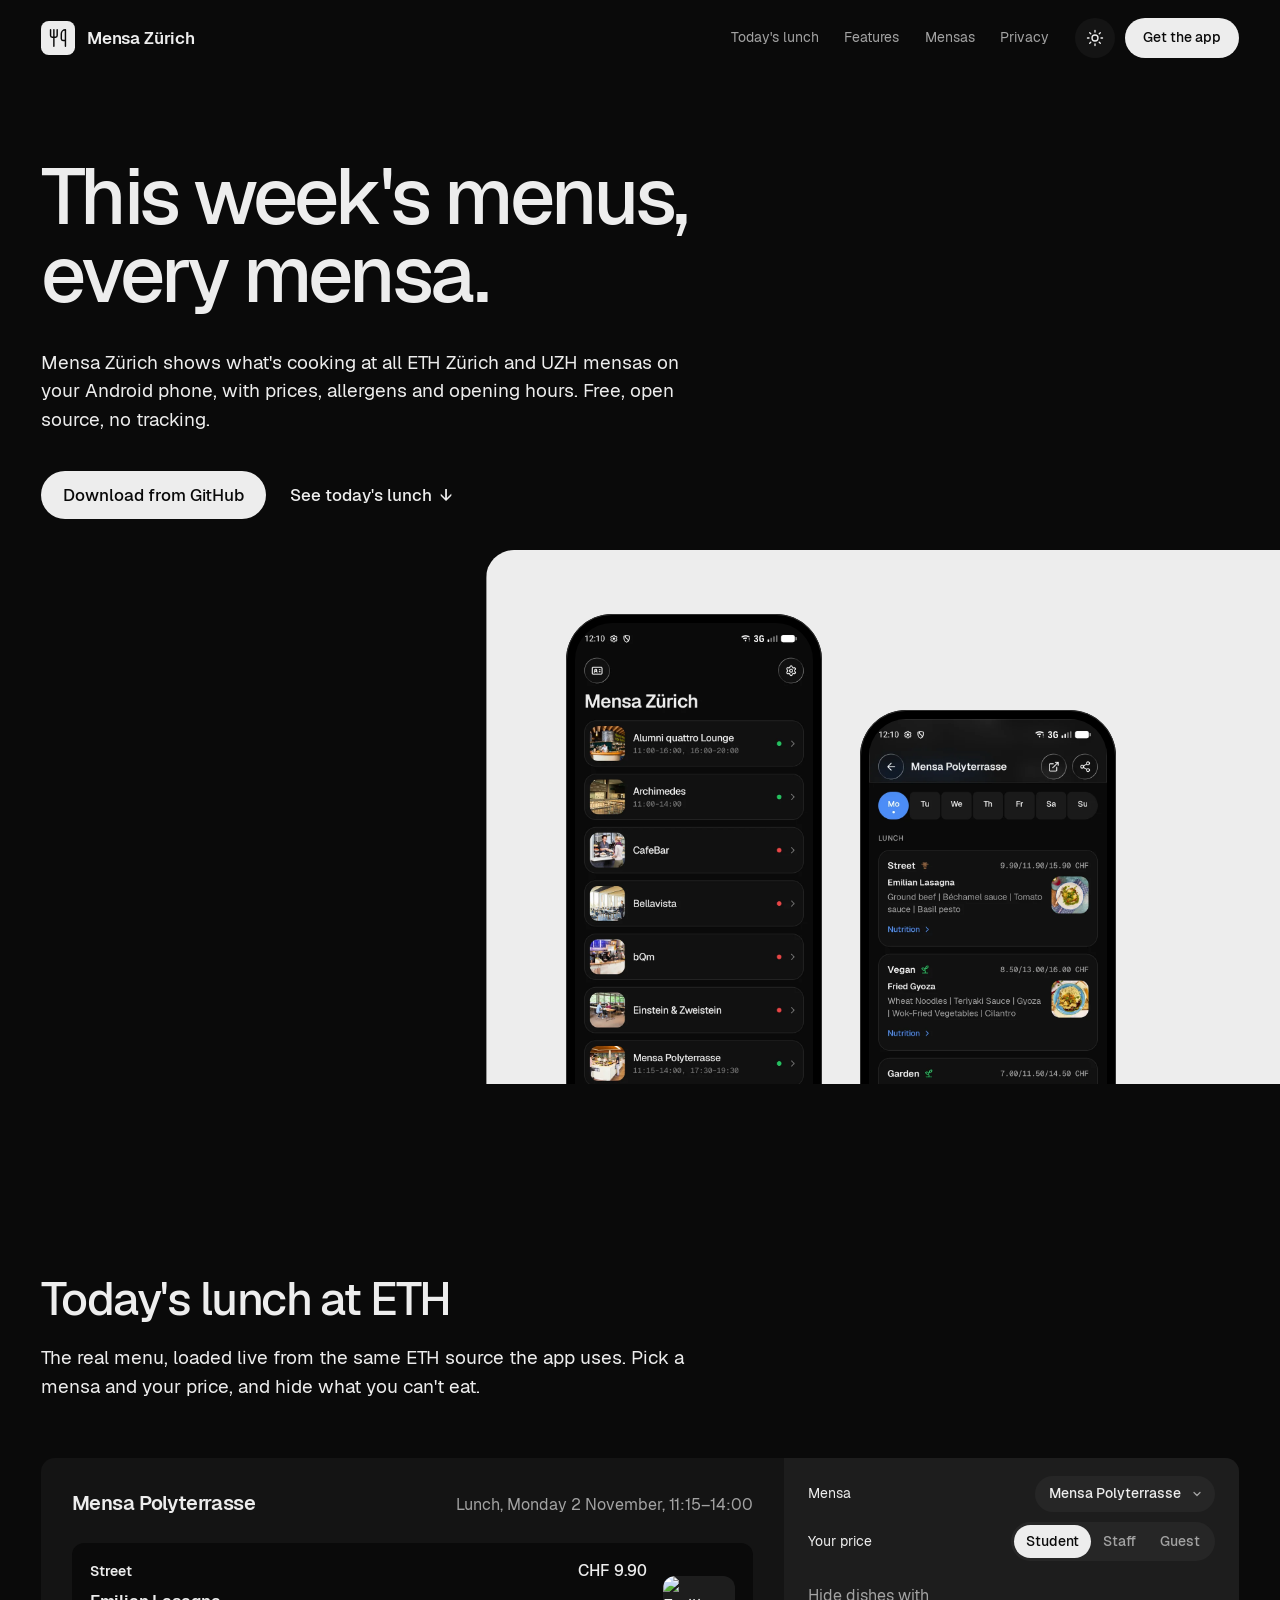
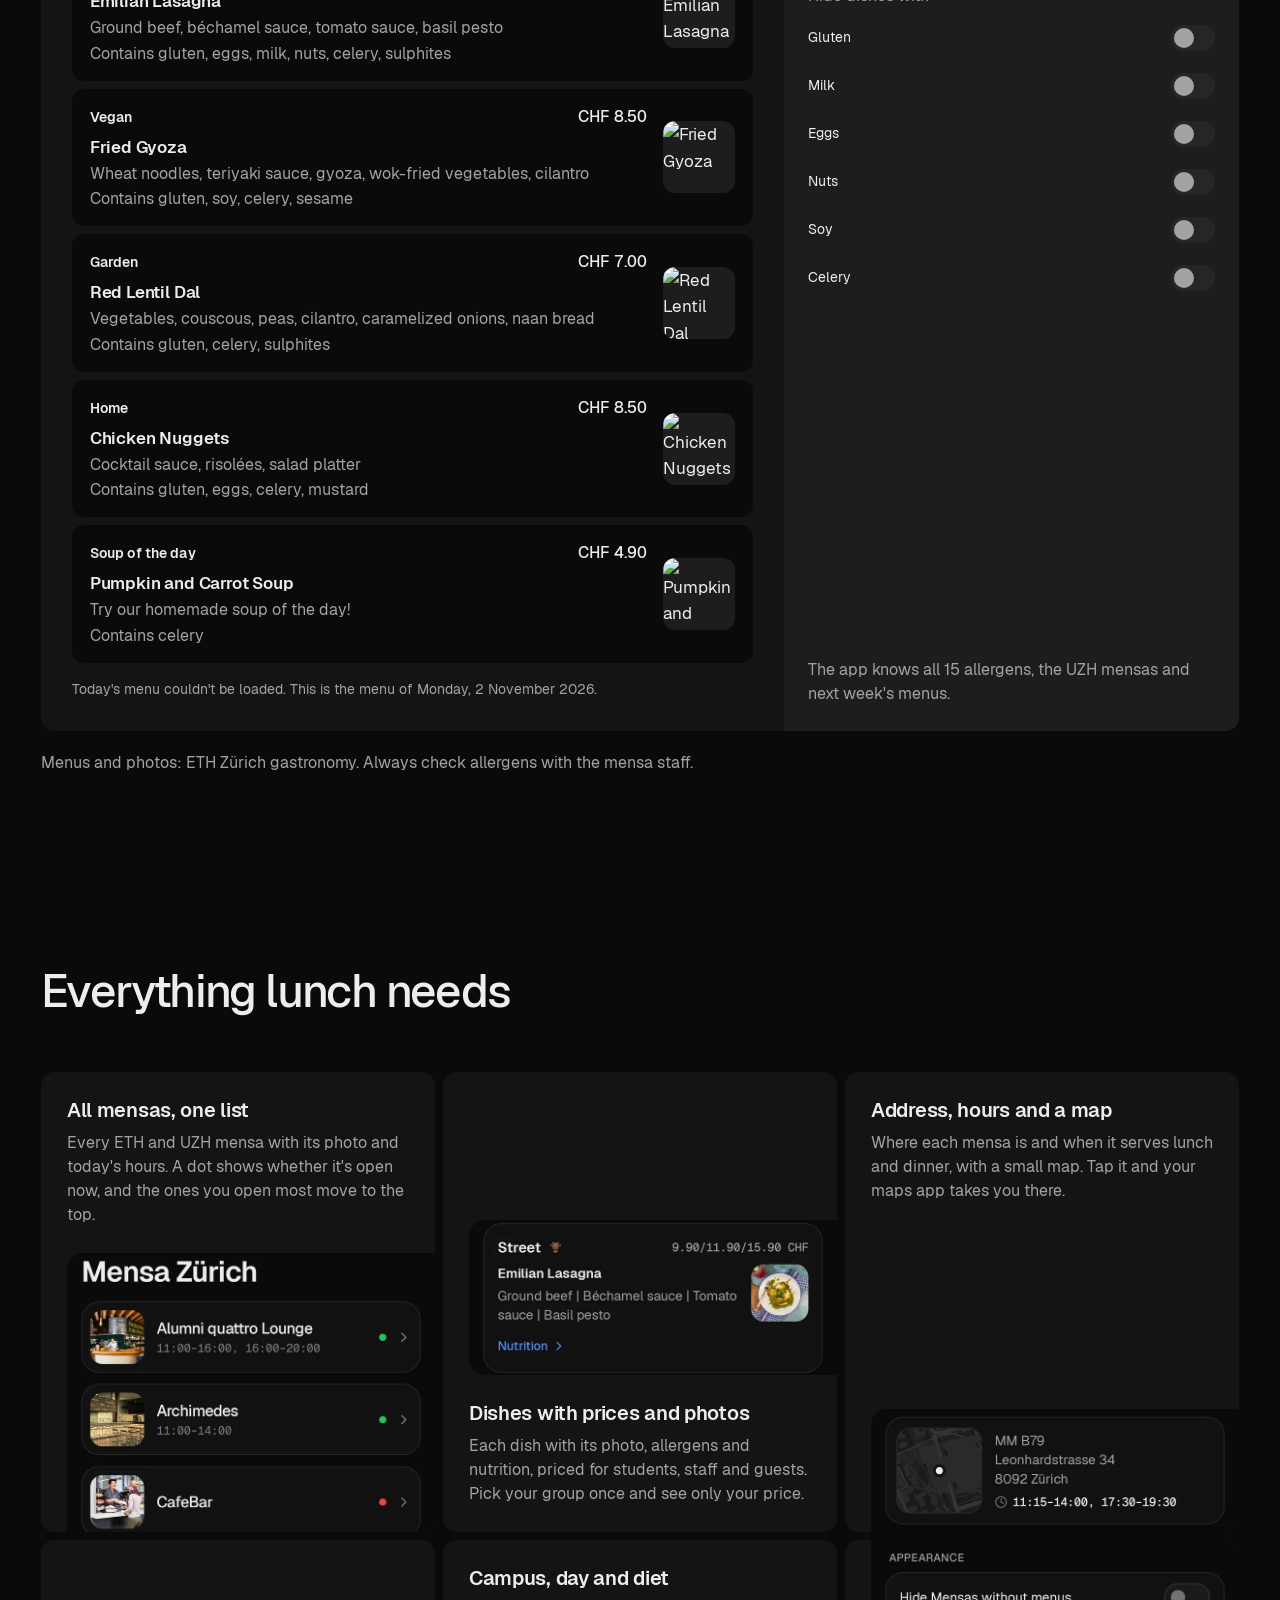
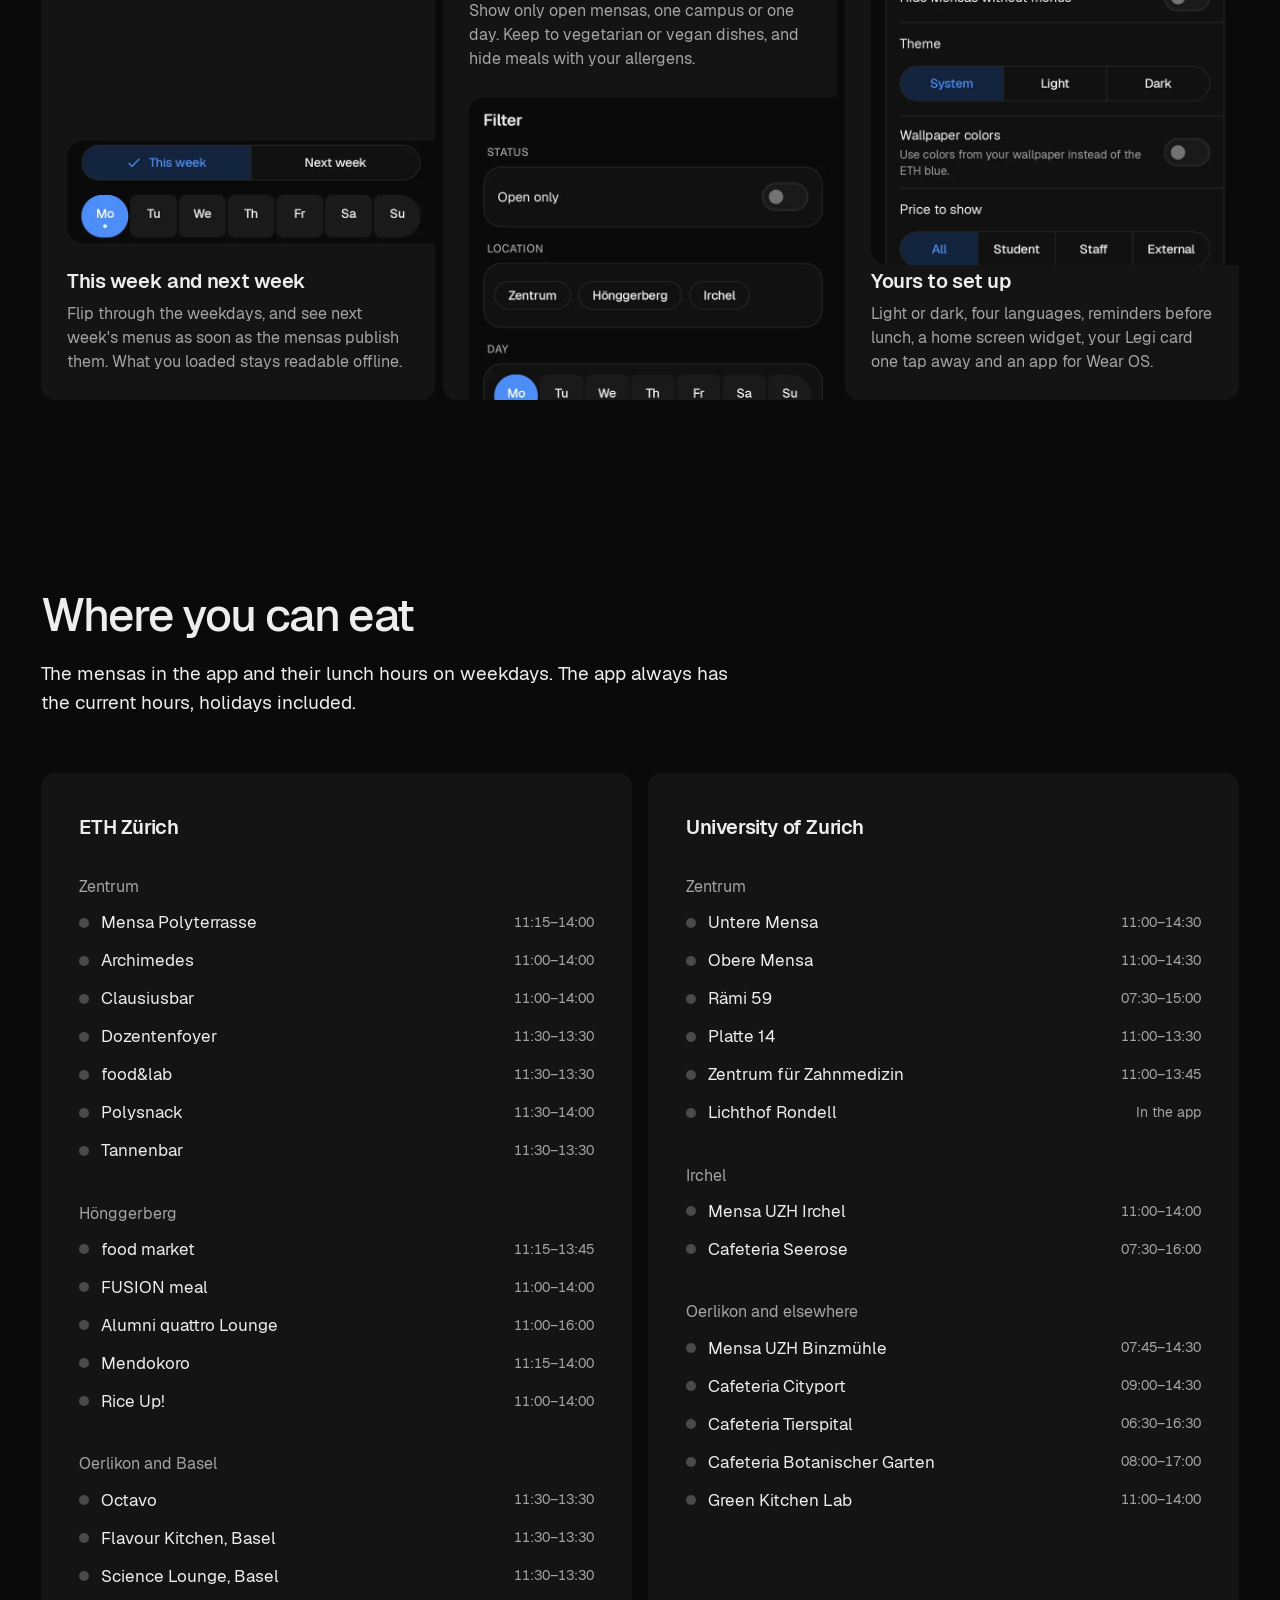
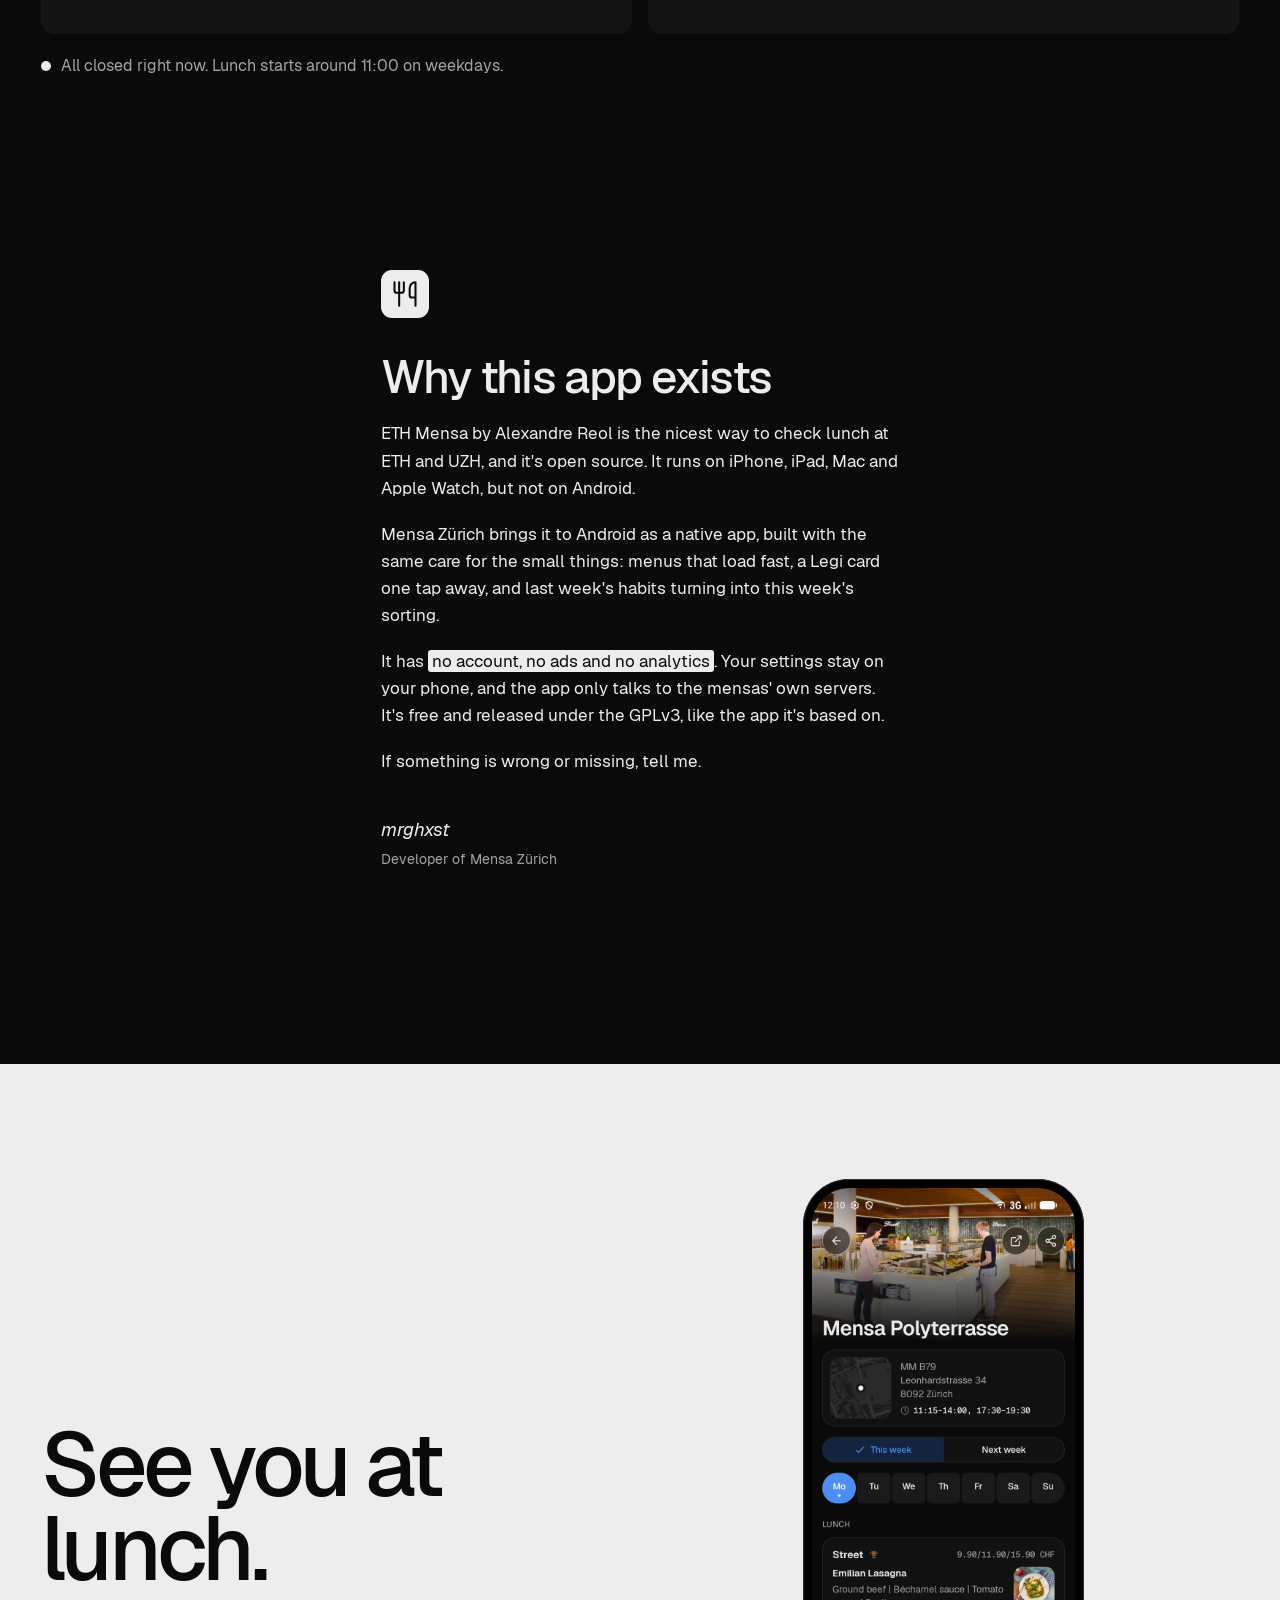
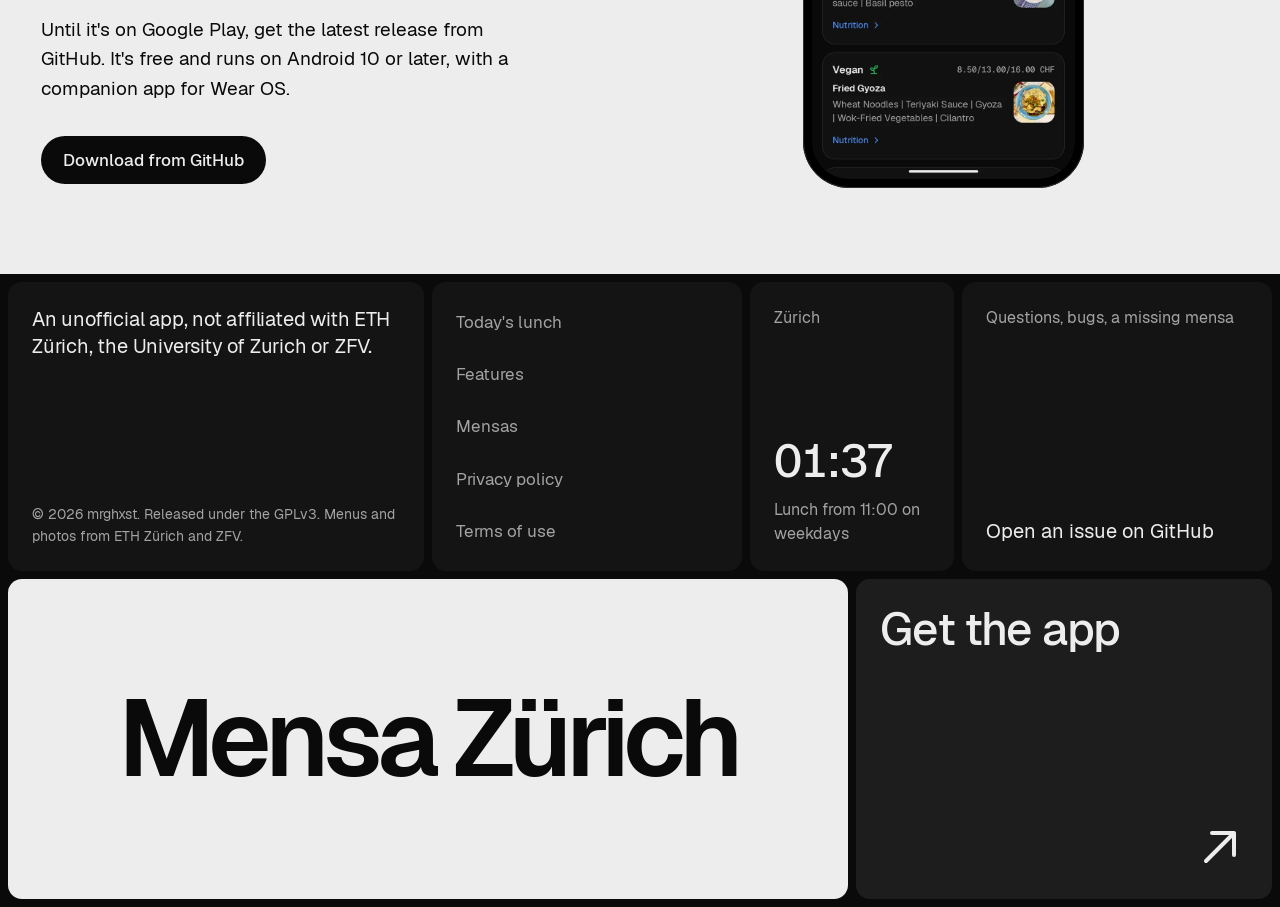
==== commit 165f69a3: "feat(site): download from GitHub releases until the Play listing exists, README for the Pages repo C" ====
--- a/site/index.html
+++ b/site/index.html
@@ -53,8 +53,8 @@
       <h1 id="hero-title">This week's menus, every mensa.</h1>
       <p class="hero-lead">Mensa Zürich shows what's cooking at all ETH Zürich and UZH mensas on your Android phone, with prices, allergens and opening hours. Free, open source, no tracking.</p>
       <div class="hero-actions">
-        <!-- Replace with <a class="btn" href="PLAY STORE URL"> once the listing is live. -->
-        <span class="btn" role="link" aria-disabled="true">Coming soon to Google Play</span>
+        <!-- Switch to the Google Play listing once it's live. -->
+        <a class="btn" href="https://github.com/mrghxst/mensa-zurich/releases/latest">Download from GitHub</a>
         <a class="link-arrow" href="#today">See today's lunch <span aria-hidden="true">↓</span></a>
       </div>
     </div>
@@ -235,9 +235,9 @@
   <section id="get" class="closing" aria-labelledby="get-title">
     <div class="closing-copy reveal">
       <h2 id="get-title">See you at lunch.</h2>
-      <p>Mensa Zürich is coming to Google Play. It's free and runs on Android 10 or later, with a companion app for Wear OS.</p>
-      <!-- Replace with <a class="btn" href="PLAY STORE URL">Get it on Google Play</a> once the listing is live. -->
-      <span class="btn" role="link" aria-disabled="true">Coming soon to Google Play</span>
+      <p>Until it's on Google Play, get the latest release from GitHub. It's free and runs on Android 10 or later, with a companion app for Wear OS.</p>
+      <!-- Switch to the Google Play listing once it's live. -->
+      <a class="btn" href="https://github.com/mrghxst/mensa-zurich/releases/latest">Download from GitHub</a>
     </div>
     <div class="closing-phone">
       <div class="phone" data-ui><img data-shot="detail" src="img/detail-dark.webp" width="720" height="1616" alt="Mensa Polyterrasse in the app, with its address, map and Monday's menu" loading="lazy"></div>
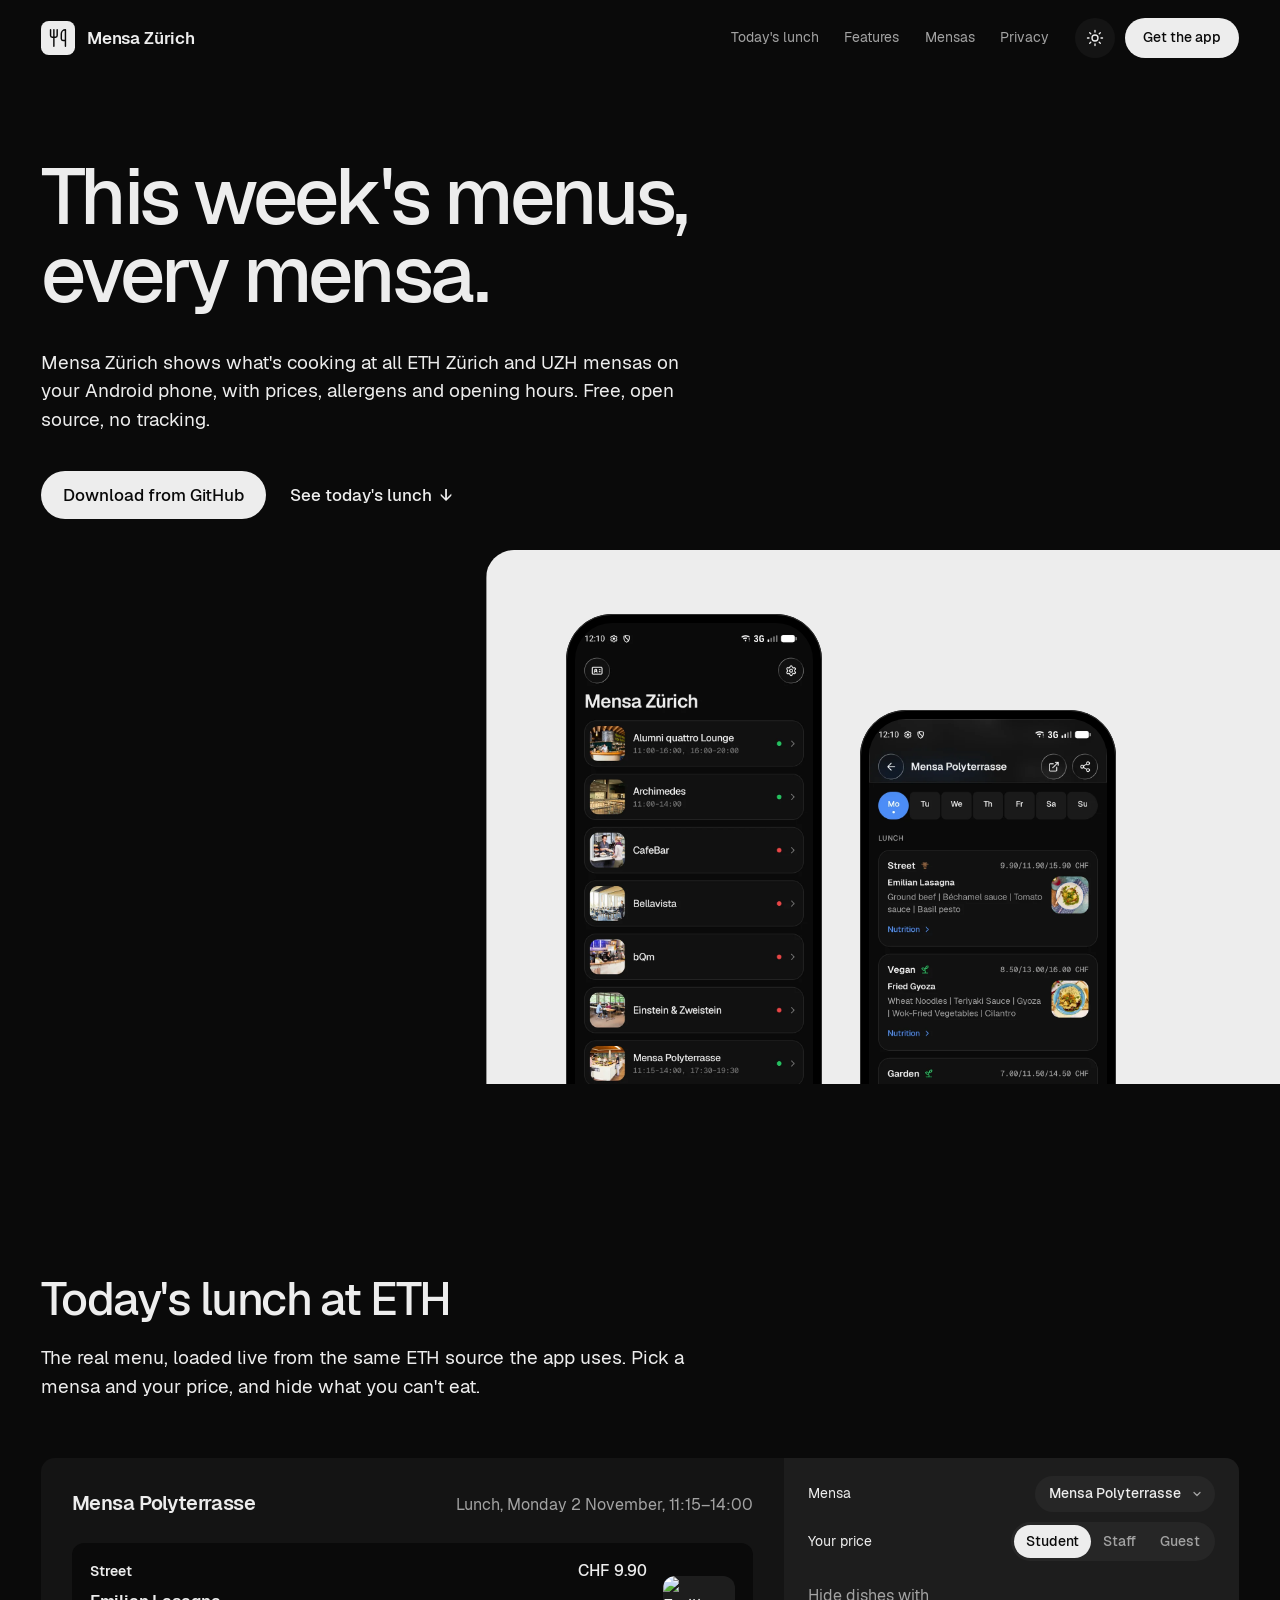
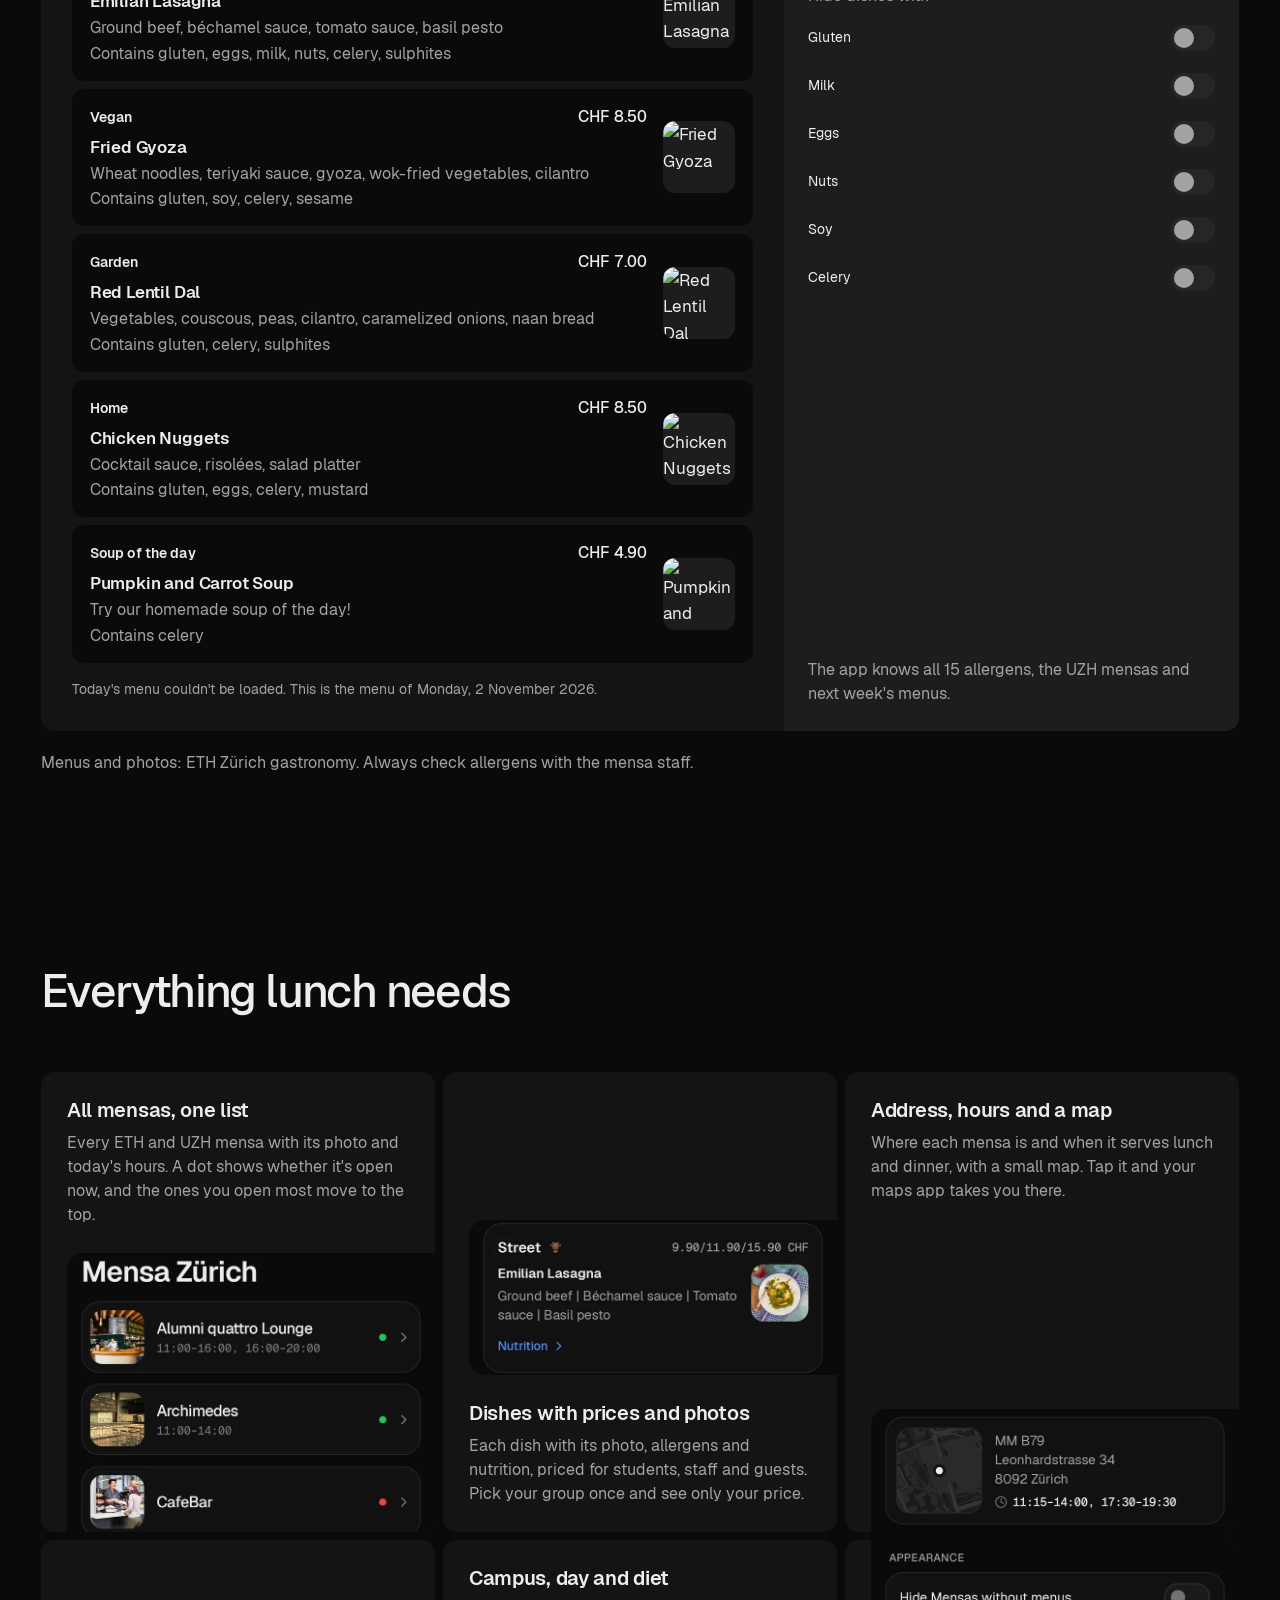
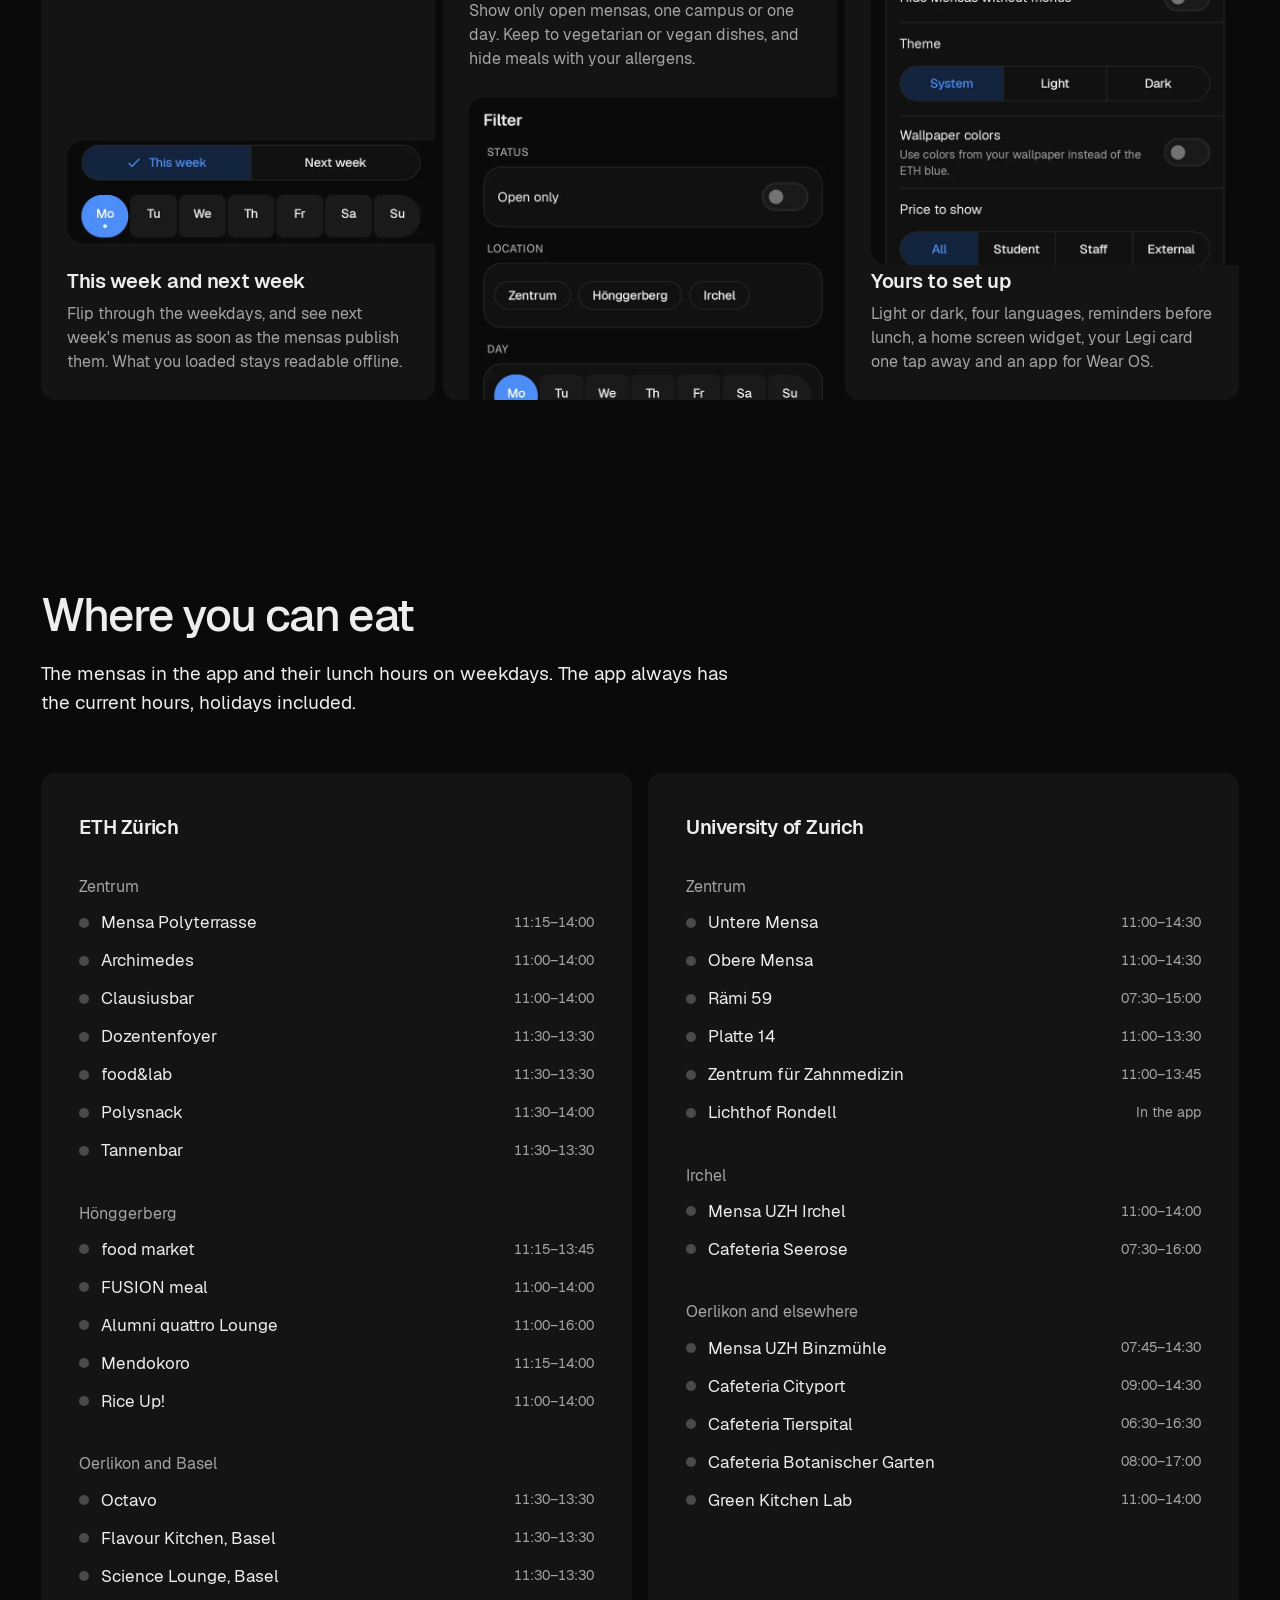
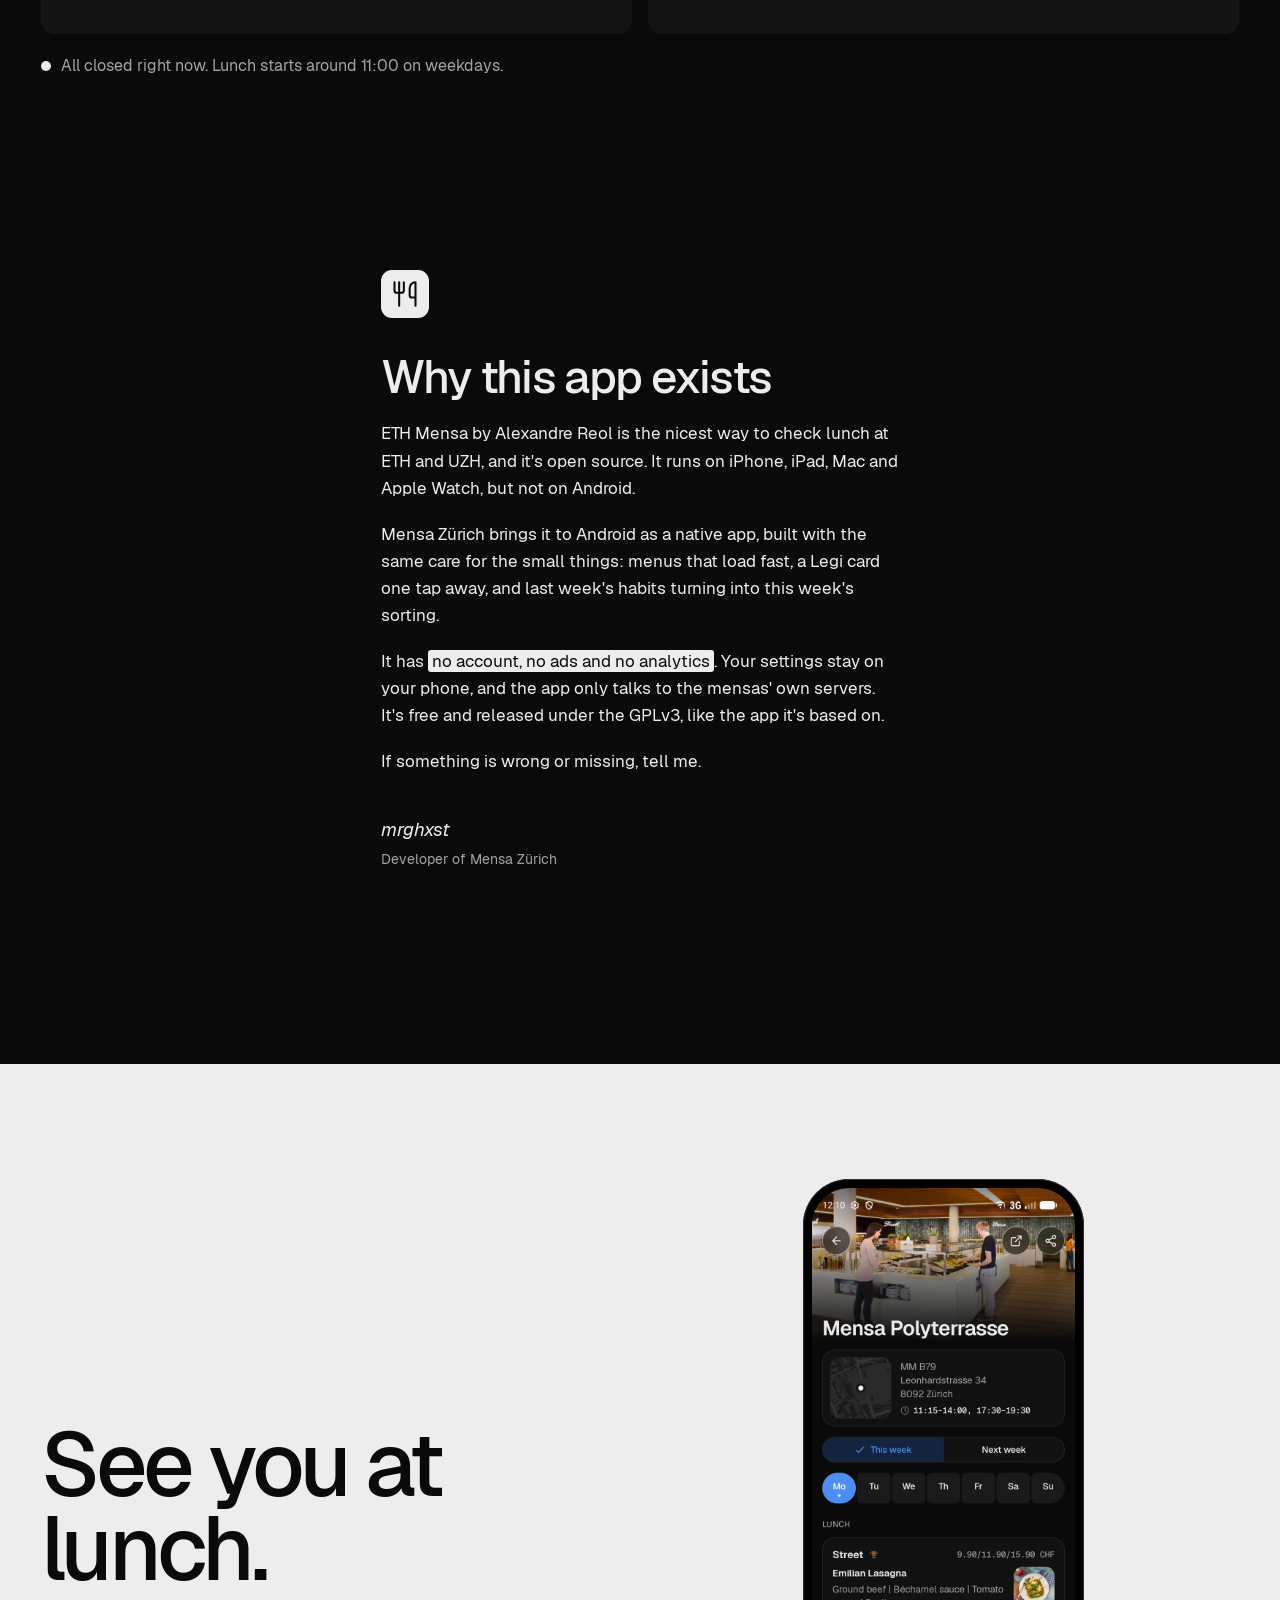
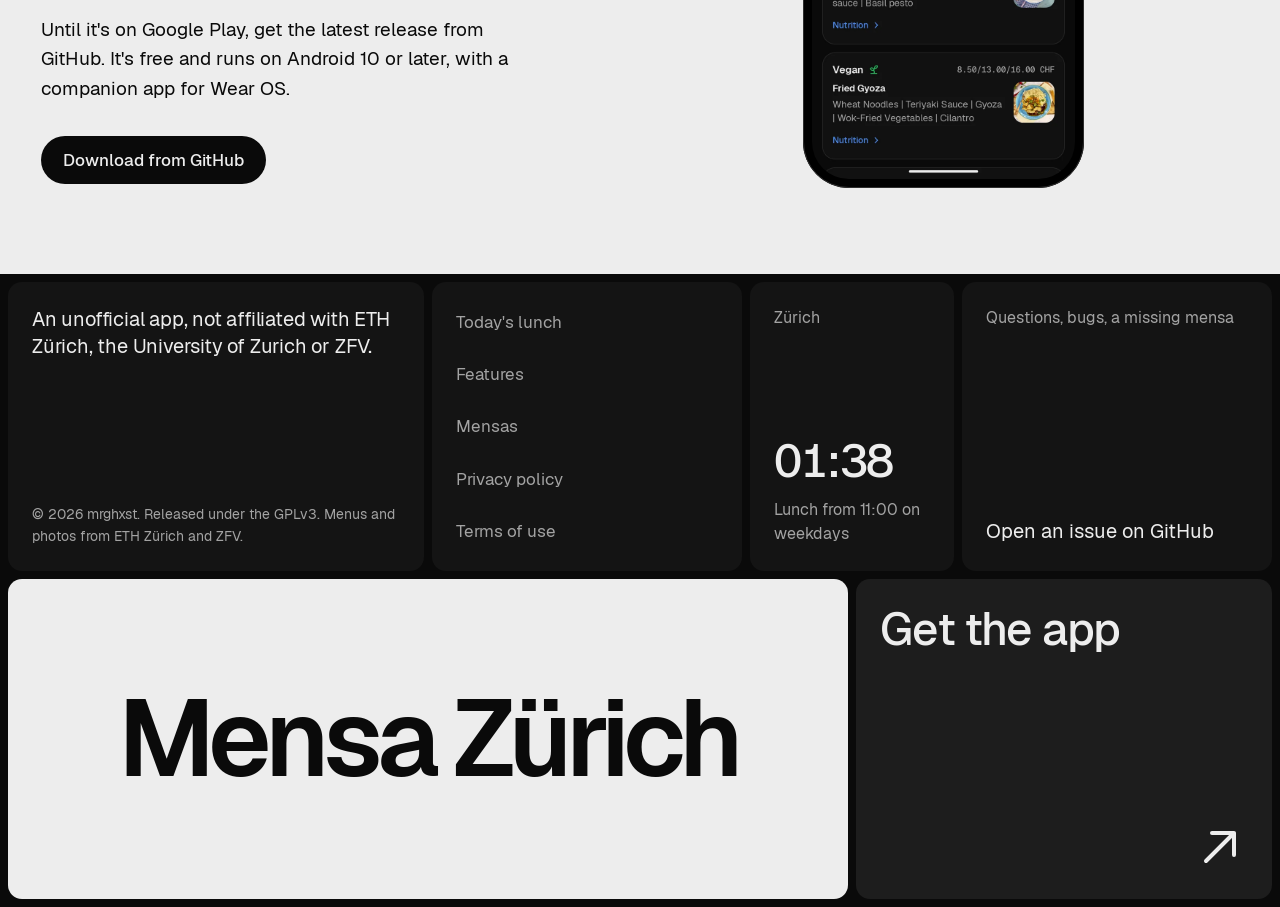
==== commit 82a5928f: "feat: publish the website from this repository and build releases in CI; version 1.0.2 The site move" ====
--- a/site/index.html
+++ b/site/index.html
@@ -9,10 +9,10 @@
 <meta property="og:title" content="Mensa Zürich">
 <meta property="og:description" content="This week's menus of every ETH Zürich and UZH mensa on Android. Free, open source, no tracking.">
 <meta property="og:type" content="website">
-<meta property="og:url" content="https://mrghxst.github.io/mensa/">
-<meta property="og:image" content="https://mrghxst.github.io/mensa/img/og.png">
+<meta property="og:url" content="https://mrghxst.github.io/mensa-zurich/">
+<meta property="og:image" content="https://mrghxst.github.io/mensa-zurich/img/og.png">
 <meta name="twitter:card" content="summary_large_image">
-<link rel="canonical" href="https://mrghxst.github.io/mensa/">
+<link rel="canonical" href="https://mrghxst.github.io/mensa-zurich/">
 <link rel="icon" href="icon.svg" type="image/svg+xml">
 <link rel="preload" href="fonts/geist-medium.woff2" as="font" type="font/woff2" crossorigin>
 <link rel="preload" href="fonts/geist-regular.woff2" as="font" type="font/woff2" crossorigin>
@@ -263,7 +263,7 @@
   </div>
   <div class="tile t-contact">
     <p>Questions, bugs, a missing mensa</p>
-    <a href="https://github.com/mrghxst/mensa/issues">Open an issue on GitHub</a>
+    <a href="https://github.com/mrghxst/mensa-zurich/issues">Open an issue on GitHub</a>
   </div>
   <div class="tile t-word" aria-hidden="true"><span>Mensa Zürich</span></div>
   <a class="tile t-get" href="#get">
